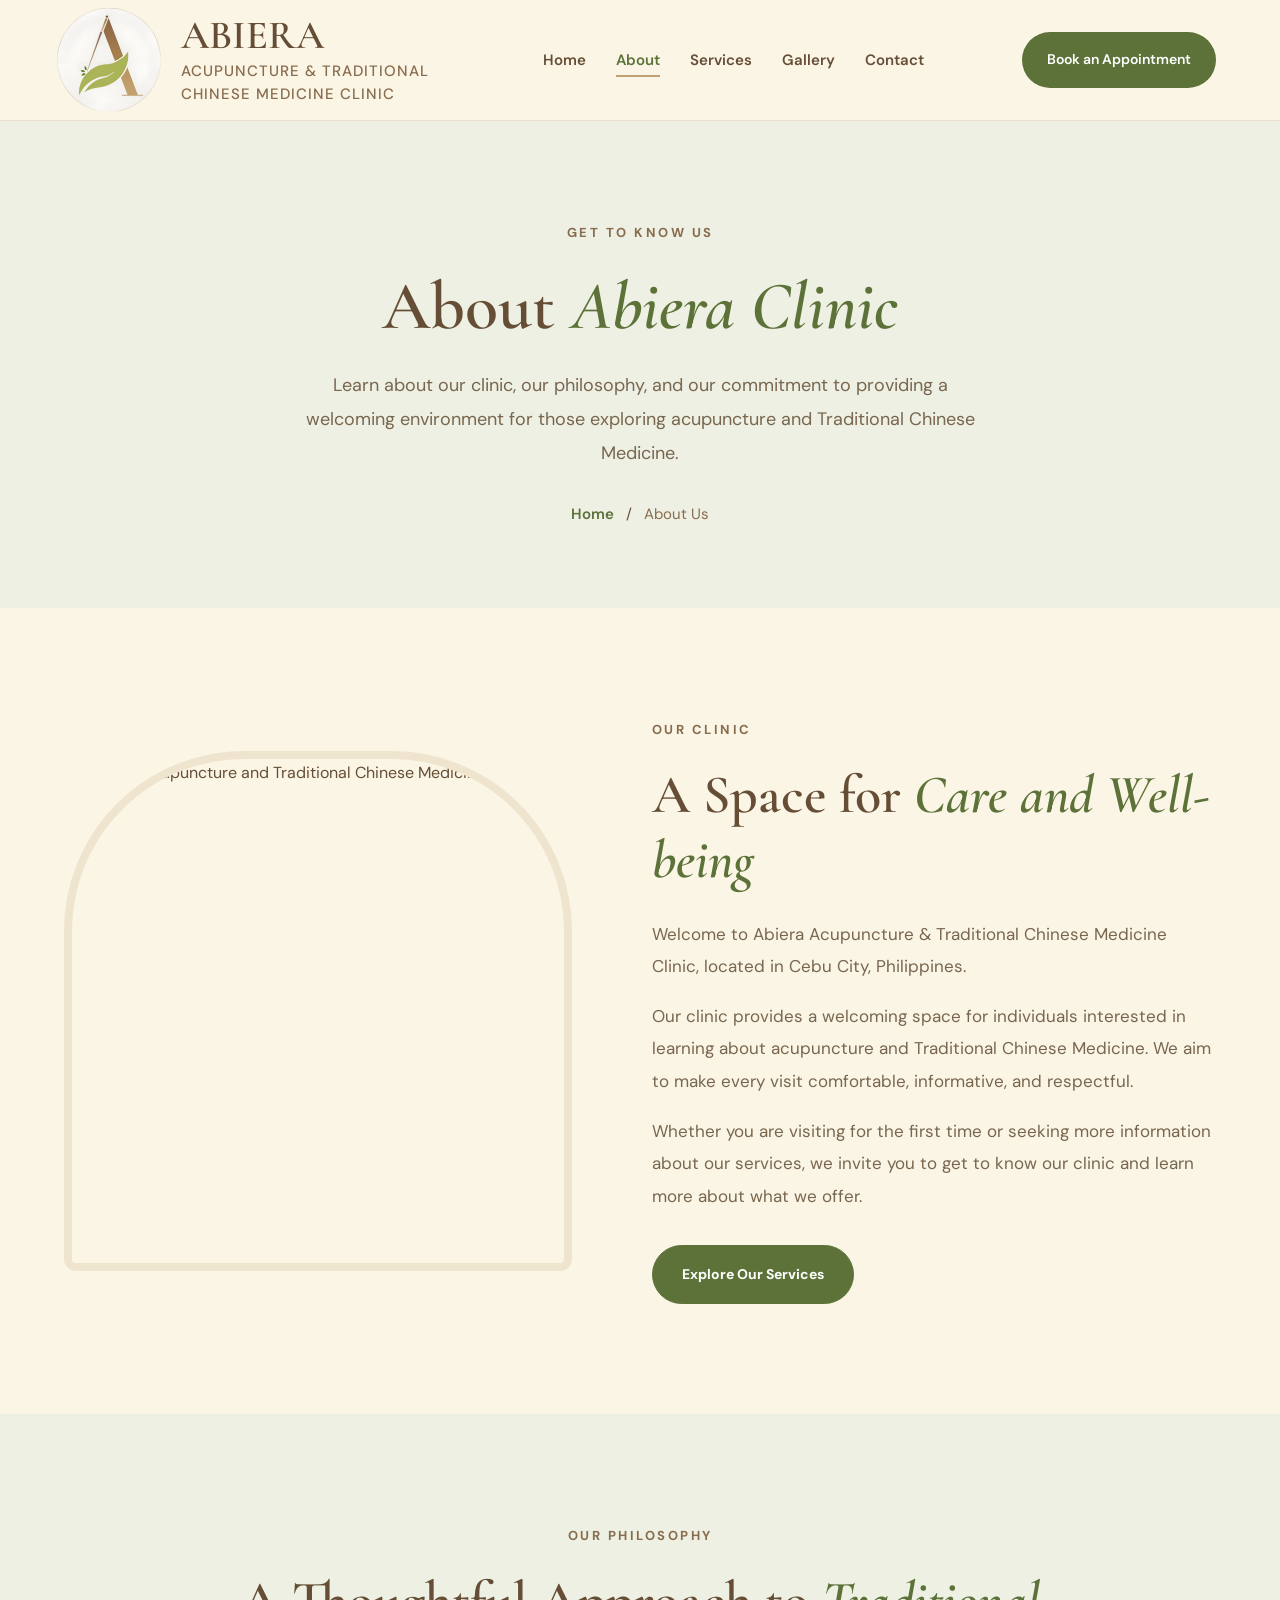
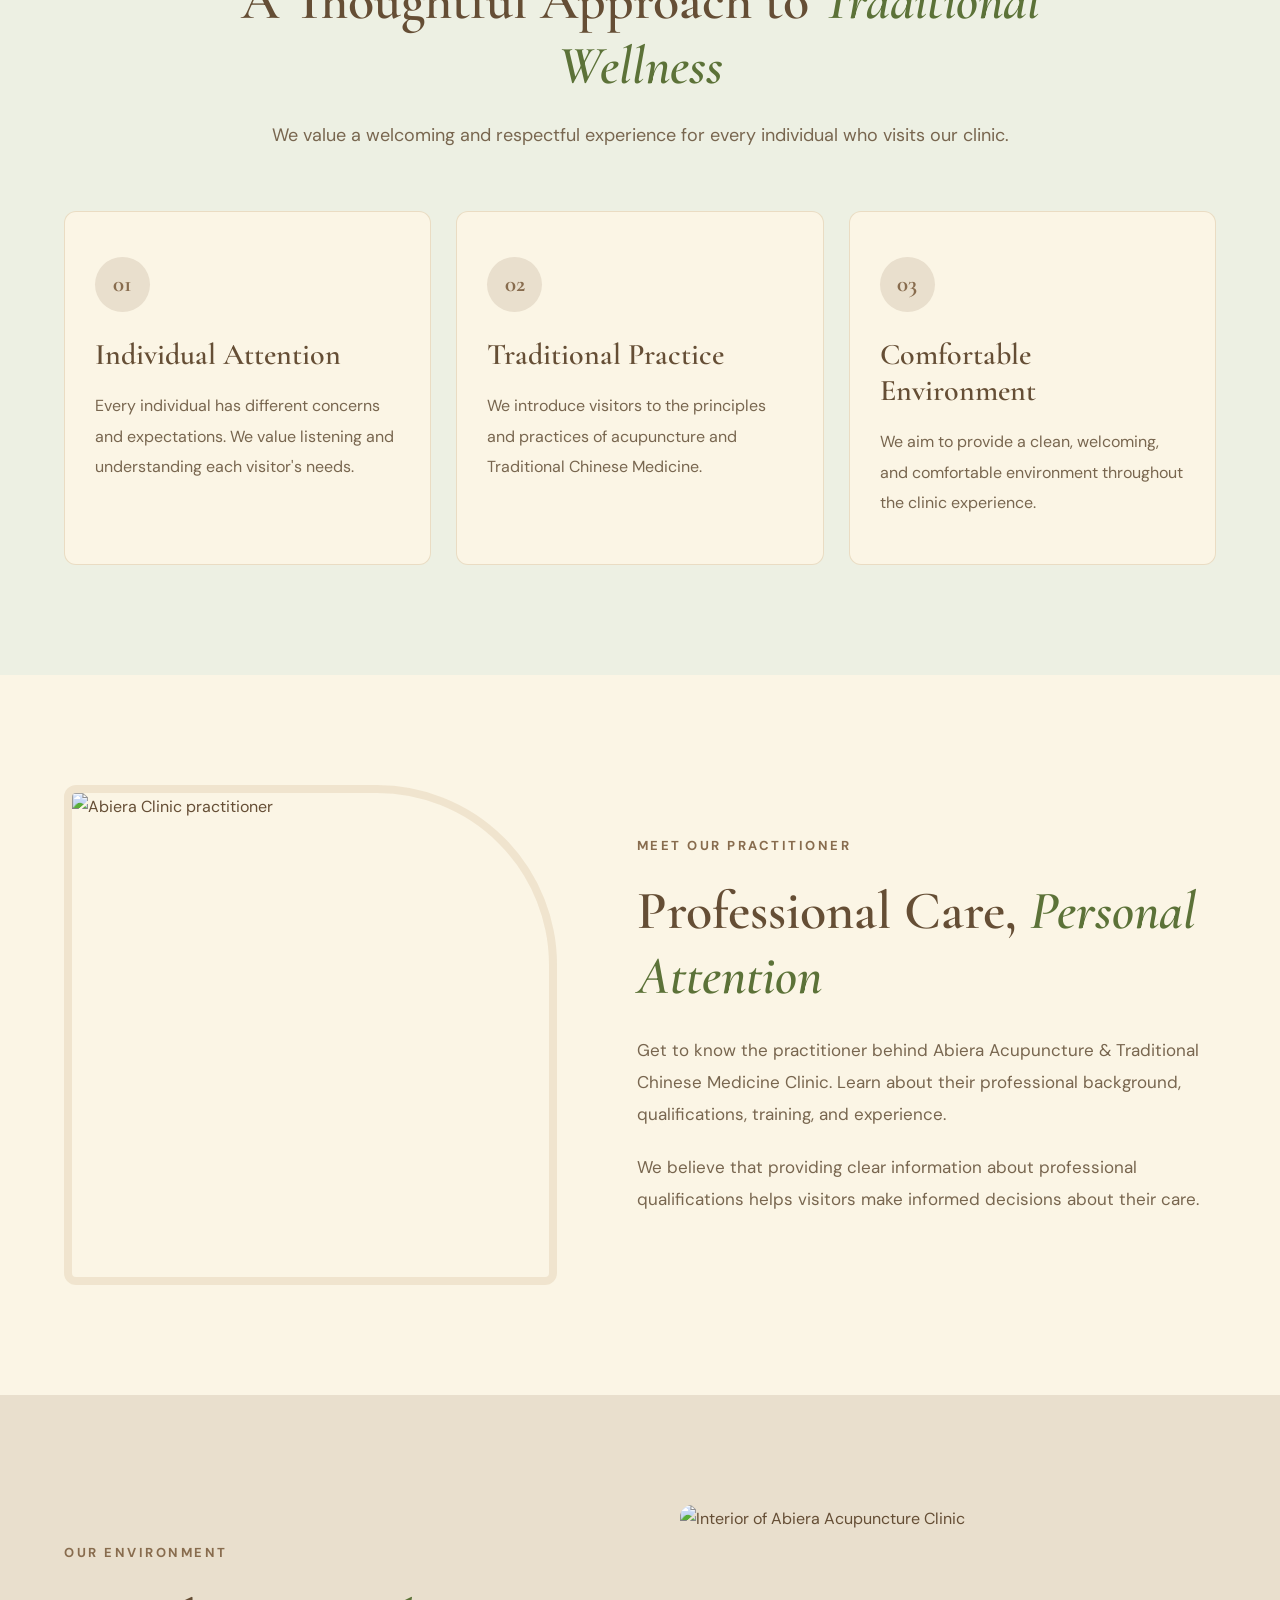
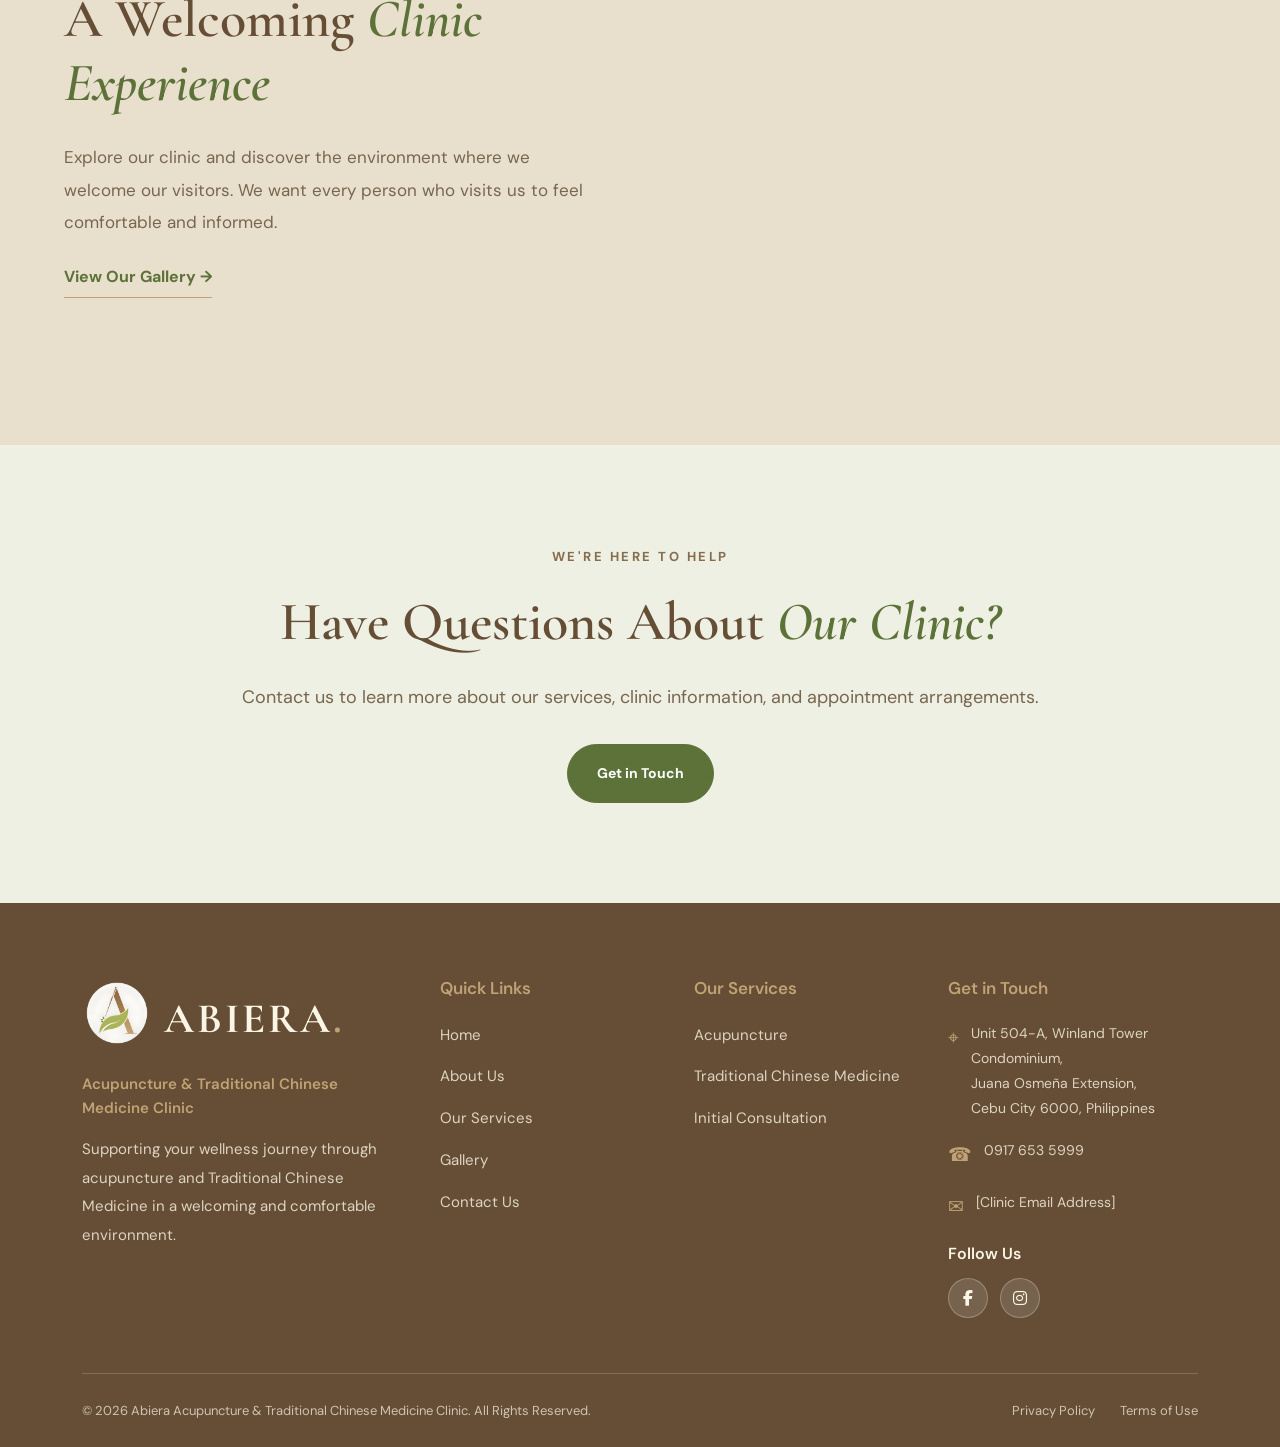
==== about.html @ f7bd1479 "Initial commit" ====
<!DOCTYPE html>
<html lang="en">

<head>
    <meta charset="UTF-8">
    <meta name="viewport" content="width=device-width, initial-scale=1.0">

    <meta name="description"
        content="Learn about Abiera Acupuncture & Traditional Chinese Medicine Clinic in Cebu City, its philosophy, and approach to patient care.">

    <link rel="icon" type="image/png" href="assets/images/logo.png">
    <title>About Us | Abiera Acupuncture & Traditional Chinese Medicine Clinic</title>
    
    <link rel="stylesheet"
      href="https://cdnjs.cloudflare.com/ajax/libs/font-awesome/6.7.2/css/all.min.css">

    <!-- Google Fonts -->
    <link rel="preconnect" href="https://fonts.googleapis.com">
    <link rel="preconnect" href="https://fonts.gstatic.com" crossorigin>

    <link
        href="https://fonts.googleapis.com/css2?family=Cormorant+Garamond:wght@500;600;700&family=DM+Sans:wght@400;500;600;700&display=swap"
        rel="stylesheet">

    <!-- CSS Files -->
    <link rel="stylesheet" href="css/style.css">
    <link rel="stylesheet" href="css/responsive.css">
    <link rel="stylesheet" href="css/animations.css">
</head>

<body>

    <!-- =====================================
         HEADER
    ====================================== -->

    <header class="header">

        <div class="container">

            <!-- LOGO -->
            <a href="index.html" class="logo">

                <img src="assets/images/logo.png" alt="Abiera Clinic Logo">

                <div class="logo-text">
                    <h2>ABIERA</h2>
                    <p>ACUPUNCTURE & TRADITIONAL</p>
                    <p>CHINESE MEDICINE CLINIC</p>
                </div>

            </a>

            <!-- HAMBURGER MENU -->
            <button 
                class="menu-toggle"
                id="menuToggle"
                type="button"
                aria-label="Open navigation menu"
                aria-expanded="false"
                aria-controls="primary-navigation"
            >
                <span></span>
                <span></span>
                <span></span>
            </button>

            <!-- NAVIGATION -->
            <nav class="navigation" id="primary-navigation">
                <ul>
                    <li><a href="index.html">Home</a></li>
                    <li><a href="about.html" class="active">About</a></li>
                    <li><a href="services.html">Services</a></li>
                    <li><a href="gallery.html">Gallery</a></li>
                    <li><a href="contact.html">Contact</a></li>
                </ul>
            </nav>

            <!-- APPOINTMENT BUTTON -->
            <a href="contact.html#appointment" class="nav-button">
                Book an Appointment
            </a>

        </div>

    </header>


    <!-- =====================================
         PAGE BANNER
    ====================================== -->

    <section class="about-banner">

        <div class="container">

            <p class="eyebrow">GET TO KNOW US</p>

            <h1>
                About <span>Abiera Clinic</span>
            </h1>

            <p>
                Learn about our clinic, our philosophy, and our
                commitment to providing a welcoming environment
                for those exploring acupuncture and Traditional
                Chinese Medicine.
            </p>

            <div class="breadcrumb">
                <a href="index.html">Home</a>
                <span>/</span>
                <span>About Us</span>
            </div>

        </div>

    </section>


    <!-- =====================================
         ABOUT THE CLINIC
    ====================================== -->

    <section class="about-intro">

        <div class="container about-intro-container">

            <!-- IMAGE -->
            <div class="about-image">

                <img src="assets/images/about.jpg"
                    alt="Abiera Acupuncture and Traditional Chinese Medicine Clinic">

            </div>


            <!-- CONTENT -->
            <div class="about-content">

                <p class="eyebrow">OUR CLINIC</p>

                <h2>
                    A Space for
                    <span>Care and Well-being</span>
                </h2>

                <p>
                    Welcome to Abiera Acupuncture & Traditional
                    Chinese Medicine Clinic, located in Cebu City,
                    Philippines.
                </p>

                <p>
                    Our clinic provides a welcoming space for
                    individuals interested in learning about
                    acupuncture and Traditional Chinese Medicine.
                    We aim to make every visit comfortable,
                    informative, and respectful.
                </p>

                <p>
                    Whether you are visiting for the first time
                    or seeking more information about our services,
                    we invite you to get to know our clinic and
                    learn more about what we offer.
                </p>

                <a href="services.html" class="btn btn-primary">
                    Explore Our Services
                </a>

            </div>

        </div>

    </section>


    <!-- =====================================
         OUR PHILOSOPHY
    ====================================== -->

    <section class="clinic-philosophy">

        <div class="container">

            <div class="philosophy-heading">

                <p class="eyebrow">OUR PHILOSOPHY</p>

                <h2>
                    A Thoughtful Approach to
                    <span>Traditional Wellness</span>
                </h2>

                <p>
                    We value a welcoming and respectful experience
                    for every individual who visits our clinic.
                </p>

            </div>


            <!-- PHILOSOPHY CARDS -->
            <div class="philosophy-cards">

                <article class="philosophy-card">

                    <div class="philosophy-icon">01</div>

                    <h3>Individual Attention</h3>

                    <p>
                        Every individual has different concerns
                        and expectations. We value listening
                        and understanding each visitor's needs.
                    </p>

                </article>


                <article class="philosophy-card">

                    <div class="philosophy-icon">02</div>

                    <h3>Traditional Practice</h3>

                    <p>
                        We introduce visitors to the principles
                        and practices of acupuncture and
                        Traditional Chinese Medicine.
                    </p>

                </article>


                <article class="philosophy-card">

                    <div class="philosophy-icon">03</div>

                    <h3>Comfortable Environment</h3>

                    <p>
                        We aim to provide a clean, welcoming,
                        and comfortable environment throughout
                        the clinic experience.
                    </p>

                </article>

            </div>

        </div>

    </section>


    <!-- =====================================
         PRACTITIONER SECTION
    ====================================== -->

    <section class="practitioner-section">

        <div class="container practitioner-container">

            <!-- PRACTITIONER IMAGE -->
            <div class="practitioner-image">

                <!-- Replace this image with an actual practitioner photo -->
                <img src="assets/images/practitioner.jpg"
                    alt="Abiera Clinic practitioner">

            </div>


            <!-- PRACTITIONER INFORMATION -->
            <div class="practitioner-content">

                <p class="eyebrow">MEET OUR PRACTITIONER</p>

                <h2>
                    Professional Care,
                    <span>Personal Attention</span>
                </h2>

                <p>
                    Get to know the practitioner behind Abiera
                    Acupuncture & Traditional Chinese Medicine Clinic.
                    Learn about their professional background,
                    qualifications, training, and experience.
                </p>

                <p>
                    We believe that providing clear information
                    about professional qualifications helps
                    visitors make informed decisions about
                    their care.
                </p>

                <!-- Add the practitioner's verified name and credentials here. -->

            </div>

        </div>

    </section>


    <!-- =====================================
         CLINIC ENVIRONMENT
    ====================================== -->

    <section class="clinic-environment">

        <div class="container environment-container">

            <div class="environment-content">

                <p class="eyebrow">OUR ENVIRONMENT</p>

                <h2>
                    A Welcoming
                    <span>Clinic Experience</span>
                </h2>

                <p>
                    Explore our clinic and discover the
                    environment where we welcome our visitors.
                    We want every person who visits us to feel
                    comfortable and informed.
                </p>

                <a href="gallery.html" class="text-link">
                    View Our Gallery →
                </a>

            </div>


            <div class="environment-image">

                <img src="assets/images/clinic.jpg"
                    alt="Interior of Abiera Acupuncture Clinic">

            </div>

        </div>

    </section>


    <!-- =====================================
         CALL TO ACTION
    ====================================== -->

    <section class="about-cta">

        <div class="container">

            <p class="eyebrow">WE'RE HERE TO HELP</p>

            <h2>
                Have Questions About
                <span>Our Clinic?</span>
            </h2>

            <p>
                Contact us to learn more about our services,
                clinic information, and appointment arrangements.
            </p>

            <a href="contact.html" class="btn btn-primary">
                Get in Touch
            </a>

        </div>

    </section>


    <!-- =====================================
         FOOTER
    ====================================== -->

    <footer class="site-footer">

        <div class="container">

            <div class="footer-container">

                <!-- COLUMN 1: CLINIC INFORMATION -->
                <div class="footer-brand">

                    <div class="footer-brand-heading">

                        <a href="index.html" class="footer-logo">
                            <img src="assets/images/logo.png" alt="Abiera Clinic Logo">
                        </a>

                        <a href="index.html" class="footer-logo-text">
                            ABIERA<span>.</span>
                        </a>

                    </div>

                    <h3>Acupuncture & Traditional Chinese Medicine Clinic</h3>

                    <p>
                        Supporting your wellness journey through acupuncture
                        and Traditional Chinese Medicine in a welcoming
                        and comfortable environment.
                    </p>

                </div>


                <!-- COLUMN 2: QUICK LINKS -->
                <div class="footer-column">

                    <h3>Quick Links</h3>

                    <ul>
                        <li><a href="index.html">Home</a></li>
                        <li><a href="about.html">About Us</a></li>
                        <li><a href="services.html">Our Services</a></li>
                        <li><a href="gallery.html">Gallery</a></li>
                        <li><a href="contact.html">Contact Us</a></li>
                    </ul>

                </div>


                <!-- COLUMN 3: OUR SERVICES -->
                <div class="footer-column">

                    <h3>Our Services</h3>

                    <ul>
                        <li><a href="services.html">Acupuncture</a></li>
                        <li><a href="services.html">Traditional Chinese Medicine</a></li>
                        <li><a href="services.html">Initial Consultation</a></li>
                    </ul>

                </div>


                <!-- COLUMN 4: CONTACT INFORMATION -->
                <div class="footer-column footer-contact">

                    <h3>Get in Touch</h3>

                    <div class="footer-contact-item">

                        <span class="footer-contact-icon">⌖</span>

                        <p>
                            Unit 504-A, Winland Tower Condominium,<br> 
                            Juana Osmeña Extension,<br> 
                            Cebu City 6000, Philippines
                        </p>

                    </div>


                    <div class="footer-contact-item">

                        <span class="footer-contact-icon">☎</span>

                        <p>0917 653 5999</p>

                    </div>


                    <div class="footer-contact-item">

                        <span class="footer-contact-icon">✉</span>

                        <p>[Clinic Email Address]</p>

                    </div>


                    <div class="footer-social">
                        <h3>Follow Us</h3>

                        <div class="social-icons">
                            <a href="https://www.facebook.com/abieraacupuncture"
                            target="_blank"
                            rel="noopener noreferrer"
                            aria-label="Facebook">
                                <i class="fa-brands fa-facebook-f"></i>
                            </a>

                            <a href="YOUR_INSTAGRAM_URL"
                            target="_blank"
                            rel="noopener noreferrer"
                            aria-label="Instagram">
                                <i class="fa-brands fa-instagram"></i>
                            </a>
                        </div>
                    </div>

                </div>

            </div>


            <!-- FOOTER BOTTOM -->
            <div class="footer-bottom">

                <p class="copyright">
                    &copy; <span class="current-year"></span>
                    Abiera Acupuncture & Traditional Chinese Medicine Clinic.
                    All Rights Reserved.
                </p>

                <div class="footer-legal">

                    <a href="privacy-policy.html">Privacy Policy</a>

                    <a href="terms.html">Terms of Use</a>

                </div>

            </div>

        </div>

    </footer>

    <!-- JAVASCRIPT -->
    <script src="js/main.js"></script>
    <script src="js/navigation.js"></script>

</body>
</html>
---- css/style.css ----
/* =========================================
   ABIERA ACUPUNCTURE & TCM CLINIC
   MAIN STYLESHEET
========================================= */


/* =========================================
   1. ROOT VARIABLES
========================================= */

:root {
    --gold: #C1A274;
    --brown-gold: #886C4E;
    --sage: #9DB668;
    --olive: #5C7238;
    --bronze: #654E35;
    --cream: #FBF5E5;
    --white: #FFFFFF;
    --light-sage: #EDF0E3;
    --light-brown: #E9DFCD;

    --heading-font: 'Cormorant Garamond', serif;
    --body-font: 'DM Sans', sans-serif;

    --container-width: 1200px;
}


/* =========================================
   2. RESET AND GENERAL STYLES
========================================= */

* {
    margin: 0;
    padding: 0;
    box-sizing: border-box;
}

html {
    scroll-behavior: smooth;
}

body {
    font-family: var(--body-font);
    background-color: var(--cream);
    color: var(--bronze);
    line-height: 1.7;
}

a {
    text-decoration: none;
    color: inherit;
}

img {
    display: block;
    max-width: 100%;
}

ul {
    list-style: none;
}

.container {
    width: 90%;
    max-width: var(--container-width);
    margin: 0 auto;
}

section {
    overflow: hidden;
}

h1,
h2,
h3 {
    font-family: var(--heading-font);
    font-weight: 600;
    line-height: 1.15;
}

h1 {
    font-size: 68px;
}

h2 {
    font-size: 48px;
}

h3 {
    font-size: 27px;
}

h1 span,
h2 span,
h1 em,
h2 em {
    color: var(--olive);
    font-style: italic;
}

p {
    font-size: 15px;
}


/* =========================================
   3. HEADER
========================================= */

.header {
    width: 100%;
    background-color: var(--cream);
    border-bottom: 1px solid rgba(101, 78, 53, 0.12);
    position: relative;
    z-index: 100;
}

.header .container {
    min-height: 90px;
    display: flex;
    align-items: center;
    justify-content: space-between;
    gap: 30px;
}

/* =========================================
   HEADER BRANDING
========================================= */

.logo {
    display: flex;
    align-items: center;
    gap: 12px;
    text-decoration: none;
    transform: translateX(-15px);
}

.logo img {
    width: 120px;
    height: 120px;
    object-fit: contain;
}

.logo-text {
    display: flex;
    flex-direction: column;
    gap: 2px;
}

.logo-text h2 {
    font-family: 'Cormorant Garamond', serif;
    font-size: 40px;
    font-weight: 600;
    color: var(--bronze);
    line-height: 1;
    margin: 0 0 4px;
}

.logo-text p {
    font-family: 'DM Sans', sans-serif;
    font-size: 15px;
    font-weight: 500;
    letter-spacing: 1px;
    color: var(--brown-gold);
    line-height: 1.4;
    margin: 0;
}

/* NAVIGATION */

.navigation ul {
    display: flex;
    align-items: center;
    gap: 30px;
}

.navigation a {
    font-size: 13px;
    font-weight: 600;
    color: var(--bronze);
    position: relative;
    transition: color 0.3s ease;
}

.navigation a:hover,
.navigation a.active {
    color: var(--olive);
}

.navigation a::after {
    content: "";
    position: absolute;
    width: 0;
    height: 2px;
    background-color: var(--gold);
    left: 0;
    bottom: -7px;
    transition: width 0.3s ease;
}

.navigation a:hover::after,
.navigation a.active::after {
    width: 100%;
}


/* HEADER APPOINTMENT BUTTON */

.nav-button {
    background-color: var(--olive);
    color: var(--white);
    padding: 13px 23px;
    border-radius: 30px;
    font-size: 12px;
    font-weight: 600;
    transition: all 0.3s ease;
    white-space: nowrap;
}

.nav-button:hover {
    background-color: var(--brown-gold);
    transform: translateY(-2px);
}


/* =========================================
   4. HERO SECTION
========================================= */

.hero {
    padding: 100px 0 90px;
    background-color: var(--cream);
}

.hero-container {
    display: grid;
    grid-template-columns: 1fr 0.9fr;
    align-items: center;
    gap: 75px;
}


/* HERO TEXT */

.hero-content {
    max-width: 590px;
}

.eyebrow {
    color: var(--brown-gold);
    font-size: 11px;
    font-weight: 700;
    letter-spacing: 3px;
    text-transform: uppercase;
    margin-bottom: 22px;
}

.hero-content h1 {
    margin-bottom: 25px;
}

.hero-description {
    max-width: 490px;
    color: #78664F;
    font-size: 15px;
    line-height: 1.9;
    margin-bottom: 35px;
}


/* HERO BUTTONS */

.hero-buttons {
    display: flex;
    align-items: center;
    flex-wrap: wrap;
    gap: 15px;
}

.btn {
    display: inline-flex;
    align-items: center;
    justify-content: center;
    padding: 15px 27px;
    border-radius: 30px;
    font-size: 12px;
    font-weight: 700;
    transition: all 0.3s ease;
}

.btn-primary {
    background-color: var(--olive);
    color: var(--white);
    border: 1px solid var(--olive);
}

.btn-primary:hover {
    background-color: var(--brown-gold);
    border-color: var(--brown-gold);
    transform: translateY(-3px);
}

.btn-secondary {
    background-color: transparent;
    color: var(--bronze);
    border: 1px solid var(--gold);
}

.btn-secondary:hover {
    background-color: var(--gold);
    color: var(--white);
    transform: translateY(-3px);
}


/* HERO IMAGE */

.hero-image {
    width: 100%;
    height: 490px;
    overflow: hidden;
    border-radius: 180px 180px 12px 12px;
    border: 8px solid rgba(193, 162, 116, 0.2);
}

.hero-image img {
    width: 100%;
    height: 100%;
    object-fit: cover;
    transition: transform 0.6s ease;
}

.hero-image:hover img {
    transform: scale(1.04);
}


/* =========================================
   5. INTRODUCTION SECTION
========================================= */

.introduction {
    background-color: var(--light-sage);
    padding: 100px 0;
    text-align: center;
}

.introduction .container {
    max-width: 800px;
}

.introduction h2 {
    margin-bottom: 25px;
}

.introduction p:not(.eyebrow) {
    max-width: 650px;
    margin: 0 auto 25px;
    color: #78664F;
    line-height: 1.9;
}

.text-link {
    display: inline-block;
    color: var(--olive);
    font-size: 13px;
    font-weight: 700;
    border-bottom: 1px solid var(--gold);
    padding-bottom: 5px;
    transition: all 0.3s ease;
}

.text-link:hover {
    color: var(--brown-gold);
    border-color: var(--brown-gold);
}


/* =========================================
   6. SERVICES PREVIEW
========================================= */

.services-preview {
    padding: 110px 0;
    background-color: var(--cream);
    text-align: center;
}

.services-preview h2 {
    margin-bottom: 55px;
}

.service-container {
    display: grid;
    grid-template-columns: repeat(3, 1fr);
    gap: 25px;
}


/* SERVICE CARDS */

.service-card {
    background-color: var(--white);
    border: 1px solid rgba(193, 162, 116, 0.3);
    border-radius: 12px;
    padding: 45px 30px;
    text-align: left;
    transition: all 0.3s ease;
}

.service-card:hover {
    transform: translateY(-8px);
    box-shadow: 0 15px 35px rgba(101, 78, 53, 0.08);
    border-color: var(--sage);
}

.service-card h3 {
    color: var(--bronze);
    margin-bottom: 18px;
}

.service-card p {
    color: #78664F;
    font-size: 14px;
    line-height: 1.9;
    margin-bottom: 25px;
}

.service-card a {
    color: var(--olive);
    font-size: 12px;
    font-weight: 700;
    transition: color 0.3s ease;
}

.service-card a:hover {
    color: var(--brown-gold);
}


/* =========================================
   7. LOCATION PREVIEW
========================================= */

.location-preview {
    padding: 100px 0;
    background-color: var(--light-brown);
    text-align: center;
}

.location-preview .container {
    max-width: 750px;
}

.location-preview h2 {
    margin-bottom: 20px;
}

.location-preview p:not(.eyebrow) {
    color: #78664F;
    margin-bottom: 30px;
    line-height: 1.9;
}



/* =========================================
   WEBSITE FOOTER
========================================= */

.site-footer {
    background: var(--bronze);
    color: var(--cream);
    padding: 75px 20px 0;
}


/* FOOTER CONTAINER */

.footer-container {
    display: grid;
    grid-template-columns: 1.5fr 1fr 1fr 1.2fr;
    gap: 45px;
    padding-bottom: 55px;
}


/* CLINIC BRAND */

.footer-brand {
    max-width: 300px;
}

/* FOOTER LOGO AND BRAND NAME */

.footer-brand-heading {
    display: flex;
    align-items: center;
    gap: 12px;
    margin-bottom: 12px;
}

.footer-logo {
    display: flex;
    align-items: center;
    justify-content: center;
    flex-shrink: 0;
}

.footer-logo img {
    display: block;
    width: 70px;
    height: 70px;
    object-fit: contain;
}

.footer-logo-text {
    color: var(--cream);
    font-family: "Cormorant Garamond", serif;
    font-size: 42px;
    font-weight: 700;
    letter-spacing: 3px;
    line-height: 1;
    text-decoration: none;
}

.footer-logo-text span {
    color: var(--gold);
}

.footer-logo {
    display: inline-block;
    margin-bottom: 12px;
    color: var(--cream);
    font-family: "Cormorant Garamond", serif;
    font-size: 42px;
    font-weight: 700;
    letter-spacing: 3px;
    text-decoration: none;
}

.footer-logo span {
    color: var(--gold);
}

.footer-brand h3 {
    margin-bottom: 15px;
    color: var(--gold);
    font-family: "DM Sans", sans-serif;
    font-size: 15px;
    font-weight: 600;
    line-height: 1.6;
}

.footer-brand p {
    color: rgba(251, 245, 229, 0.8);
    font-size: 15px;
    line-height: 1.9;
}


/* FOOTER COLUMNS */

.footer-column h3 {
    margin-bottom: 22px;
    color: var(--gold);
    font-family: "DM Sans", sans-serif;
    font-size: 17px;
    font-weight: 600;
}

.footer-column ul {
    display: flex;
    flex-direction: column;
    gap: 13px;
    list-style: none;
    padding: 0;
    margin: 0;
}

.footer-column ul li a {
    color: rgba(251, 245, 229, 0.8);
    font-size: 15px;
    text-decoration: none;
    transition: color 0.3s ease, padding-left 0.3s ease;
}

.footer-column ul li a:hover {
    color: var(--gold);
    padding-left: 5px;
}


/* FOOTER CONTACT */

.footer-contact-item {
    display: flex;
    align-items: flex-start;
    gap: 12px;
    margin-bottom: 17px;
}

.footer-contact-icon {
    flex-shrink: 0;
    color: var(--gold);
    font-size: 19px;
}

.footer-contact-item p {
    color: rgba(251, 245, 229, 0.8);
    font-size: 14px;
    line-height: 1.8;
    overflow-wrap: anywhere;
}

.footer-social {
    margin-top: 22px;
}

.footer-social a {
    display: inline-block;
    color: var(--gold);
    font-size: 15px;
    text-decoration: none;
    transition: color 0.3s ease;
}

.footer-social a:hover {
    color: var(--cream);
}


/* FOOTER BOTTOM */

.footer-bottom {
    display: flex;
    justify-content: space-between;
    align-items: center;
    flex-wrap: wrap;
    gap: 20px;
    padding: 25px 0;
    border-top: 1px solid rgba(251, 245, 229, 0.2);
}

.footer-bottom .copyright {
    color: rgba(251, 245, 229, 0.7);
    font-size: 13px;
    line-height: 1.7;
}

.footer-legal {
    display: flex;
    gap: 25px;
}

.footer-legal a {
    color: rgba(251, 245, 229, 0.7);
    font-size: 13px;
    text-decoration: none;
    transition: color 0.3s ease;
}

.footer-legal a:hover {
    color: var(--gold);
}



/* =========================================
   9. ACCESSIBILITY
========================================= */

a:focus-visible {
    outline: 3px solid var(--brown-gold);
    outline-offset: 4px;
}

button:focus-visible {
    outline: 3px solid var(--brown-gold);
    outline-offset: 4px;
}


/* =========================================
   1. GENERAL TYPOGRAPHY
========================================= */

body {
    font-family: var(--body-font);
    background-color: var(--cream);
    color: var(--bronze);
    line-height: 1.8;
}

h1,
h2,
h3 {
    font-family: var(--heading-font);
    font-weight: 600;
    line-height: 1.2;
}

h1 {
    font-size: 72px;
}

h2 {
    font-size: 54px;
}

h3 {
    font-size: 30px;
}

p {
    font-size: 17px;
}


/* =========================================
   2. NAVIGATION
========================================= */

.navigation a {
    font-size: 15px;
    font-weight: 600;
    color: var(--bronze);
    position: relative;
    transition: color 0.3s ease;
}

.nav-button {
    background-color: var(--olive);
    color: var(--white);
    padding: 15px 25px;
    border-radius: 30px;
    font-size: 14px;
    font-weight: 600;
    transition: all 0.3s ease;
    white-space: nowrap;
}


/* =========================================
   3. HERO SECTION
========================================= */

.eyebrow {
    color: var(--brown-gold);
    font-size: 13px;
    font-weight: 700;
    letter-spacing: 2.5px;
    text-transform: uppercase;
    margin-bottom: 22px;
}

.hero-description {
    max-width: 490px;
    color: #78664F;
    font-size: 18px;
    line-height: 1.9;
    margin-bottom: 35px;
}

.btn {
    display: inline-flex;
    align-items: center;
    justify-content: center;
    padding: 16px 29px;
    border-radius: 30px;
    font-size: 14px;
    font-weight: 700;
    transition: all 0.3s ease;
}


/* =========================================
   4. INTRODUCTION SECTION
========================================= */

.introduction p:not(.eyebrow) {
    max-width: 650px;
    margin: 0 auto 25px;
    color: #78664F;
    font-size: 18px;
    line-height: 1.9;
}

.text-link {
    display: inline-block;
    color: var(--olive);
    font-size: 16px;
    font-weight: 700;
    border-bottom: 1px solid var(--gold);
    padding-bottom: 5px;
    transition: all 0.3s ease;
}


/* =========================================
   5. SERVICE CARDS
========================================= */

.service-card h3 {
    color: var(--bronze);
    margin-bottom: 18px;
    font-size: 32px;
}

.service-card p {
    color: #78664F;
    font-size: 16px;
    line-height: 1.9;
    margin-bottom: 25px;
}

.service-card a {
    color: var(--olive);
    font-size: 15px;
    font-weight: 700;
    transition: color 0.3s ease;
}


/* =========================================
   6. LOCATION SECTION
========================================= */

.location-preview p:not(.eyebrow) {
    color: #78664F;
    font-size: 18px;
    margin-bottom: 30px;
    line-height: 1.9;
}


/* =========================================
   7. FOOTER
========================================= */

.footer h2 {
    color: var(--gold);
    font-size: 44px;
    letter-spacing: 5px;
    margin-bottom: 8px;
}

.footer p {
    color: rgba(251, 245, 229, 0.85);
    font-size: 15px;
    margin-bottom: 12px;
}

.footer-links a {
    color: var(--cream);
    font-size: 15px;
    transition: color 0.3s ease;
}


/* =========================================
   ABOUT PAGE
========================================= */


/* PAGE BANNER */

.about-banner {
    background-color: var(--light-sage);
    padding: 100px 0 80px;
    text-align: center;
}

.about-banner .container {
    max-width: 850px;
}

.about-banner h1 {
    font-size: 68px;
    margin-bottom: 20px;
}

.about-banner > .container > p:not(.eyebrow) {
    max-width: 680px;
    margin: 0 auto;
    color: #78664F;
    font-size: 18px;
    line-height: 1.9;
}


/* BREADCRUMB */

.breadcrumb {
    display: flex;
    align-items: center;
    justify-content: center;
    gap: 12px;
    margin-top: 30px;
    font-size: 15px;
}

.breadcrumb a {
    color: var(--olive);
    font-weight: 600;
}

.breadcrumb span:last-child {
    color: var(--brown-gold);
}


/* ABOUT INTRODUCTION */

.about-intro {
    padding: 110px 0;
    background-color: var(--cream);
}

.about-intro-container {
    display: grid;
    grid-template-columns: 0.9fr 1fr;
    align-items: center;
    gap: 80px;
}

.about-image {
    height: 520px;
    overflow: hidden;
    border-radius: 180px 180px 12px 12px;
    border: 8px solid rgba(193, 162, 116, 0.2);
}

.about-image img {
    width: 100%;
    height: 100%;
    object-fit: cover;
}

.about-content h2 {
    margin-bottom: 25px;
}

.about-content p:not(.eyebrow) {
    color: #78664F;
    font-size: 17px;
    line-height: 1.9;
    margin-bottom: 18px;
}

.about-content .btn {
    margin-top: 15px;
}


/* PHILOSOPHY SECTION */

.clinic-philosophy {
    background-color: var(--light-sage);
    padding: 110px 0;
    text-align: center;
}

.philosophy-heading {
    max-width: 800px;
    margin: 0 auto 60px;
}

.philosophy-heading h2 {
    margin-bottom: 20px;
}

.philosophy-heading p:not(.eyebrow) {
    color: #78664F;
    font-size: 18px;
}

.philosophy-cards {
    display: grid;
    grid-template-columns: repeat(3, 1fr);
    gap: 25px;
}

.philosophy-card {
    background-color: var(--cream);
    padding: 45px 30px;
    border: 1px solid rgba(193, 162, 116, 0.3);
    border-radius: 12px;
    text-align: left;
    transition: all 0.3s ease;
}

.philosophy-card:hover {
    transform: translateY(-8px);
    box-shadow: 0 15px 35px rgba(101, 78, 53, 0.08);
}

.philosophy-icon {
    width: 55px;
    height: 55px;
    background-color: var(--light-brown);
    color: var(--brown-gold);
    display: flex;
    align-items: center;
    justify-content: center;
    border-radius: 50%;
    font-family: var(--heading-font);
    font-size: 23px;
    font-weight: 700;
    margin-bottom: 25px;
}

.philosophy-card h3 {
    margin-bottom: 18px;
}

.philosophy-card p {
    color: #78664F;
    font-size: 16px;
    line-height: 1.9;
}


/* PRACTITIONER SECTION */

.practitioner-section {
    padding: 110px 0;
    background-color: var(--cream);
}

.practitioner-container {
    display: grid;
    grid-template-columns: 0.85fr 1fr;
    align-items: center;
    gap: 80px;
}

.practitioner-image {
    height: 500px;
    overflow: hidden;
    border-radius: 12px 180px 12px 12px;
    border: 8px solid rgba(193, 162, 116, 0.2);
}

.practitioner-image img {
    width: 100%;
    height: 100%;
    object-fit: cover;
}

.practitioner-content h2 {
    margin-bottom: 25px;
}

.practitioner-content p:not(.eyebrow) {
    color: #78664F;
    font-size: 17px;
    line-height: 1.9;
    margin-bottom: 20px;
}


/* CLINIC ENVIRONMENT */

.clinic-environment {
    padding: 110px 0;
    background-color: var(--light-brown);
}

.environment-container {
    display: grid;
    grid-template-columns: 1fr 1fr;
    align-items: center;
    gap: 80px;
}

.environment-content h2 {
    margin-bottom: 25px;
}

.environment-content p:not(.eyebrow) {
    color: #78664F;
    font-size: 17px;
    line-height: 1.9;
    margin-bottom: 25px;
}

.environment-image {
    height: 430px;
    overflow: hidden;
    border-radius: 12px;
}

.environment-image img {
    width: 100%;
    height: 100%;
    object-fit: cover;
    transition: transform 0.5s ease;
}

.environment-image:hover img {
    transform: scale(1.04);
}


/* ABOUT CALL TO ACTION */

.about-cta {
    background-color: var(--light-sage);
    padding: 100px 0;
    text-align: center;
}

.about-cta .container {
    max-width: 800px;
}

.about-cta h2 {
    margin-bottom: 25px;
}

.about-cta p:not(.eyebrow) {
    color: #78664F;
    font-size: 18px;
    line-height: 1.9;
    margin-bottom: 30px;
}


/* =========================================
   SERVICES PAGE
========================================= */


/* SERVICES BANNER */

.services-banner {
    background-color: var(--light-sage);
    padding: 100px 0 80px;
    text-align: center;
}

.services-banner .container {
    max-width: 850px;
}

.services-banner h1 {
    font-size: 68px;
    margin-bottom: 20px;
}

.services-banner > .container > p:not(.eyebrow) {
    max-width: 700px;
    margin: 0 auto;
    color: #78664F;
    font-size: 18px;
    line-height: 1.9;
}


/* SERVICES INTRODUCTION */

.services-intro {
    padding: 100px 0 70px;
    background-color: var(--cream);
    text-align: center;
}

.services-intro .container {
    max-width: 850px;
}

.services-intro h2 {
    margin-bottom: 25px;
}

.services-intro p:not(.eyebrow) {
    color: #78664F;
    font-size: 18px;
    line-height: 1.9;
}


/* MAIN SERVICES */

.main-services {
    padding: 40px 0 110px;
    background-color: var(--cream);
}

.services-grid {
    display: grid;
    grid-template-columns: repeat(2, 1fr);
    gap: 35px;
}

.service-item {
    background-color: var(--white);
    border: 1px solid rgba(193, 162, 116, 0.3);
    border-radius: 14px;
    overflow: hidden;
    transition: all 0.3s ease;
}

.service-item:hover {
    transform: translateY(-7px);
    box-shadow: 0 15px 35px rgba(101, 78, 53, 0.09);
    border-color: var(--sage);
}

.service-image {
    width: 100%;
    height: 300px;
    overflow: hidden;
}

.service-image img {
    width: 100%;
    height: 100%;
    object-fit: cover;
    transition: transform 0.5s ease;
}

.service-item:hover .service-image img {
    transform: scale(1.05);
}


/* SERVICE DETAILS */

.service-details {
    padding: 35px;
}

.service-number {
    display: inline-block;
    color: var(--brown-gold);
    font-family: var(--heading-font);
    font-size: 22px;
    font-weight: 700;
    margin-bottom: 12px;
}

.service-details h3 {
    color: var(--bronze);
    font-size: 34px;
    margin-bottom: 18px;
}

.service-details p {
    color: #78664F;
    font-size: 16px;
    line-height: 1.9;
    margin-bottom: 25px;
}

.service-link {
    display: inline-block;
    color: var(--olive);
    font-size: 15px;
    font-weight: 700;
    transition: color 0.3s ease;
}

.service-link:hover {
    color: var(--brown-gold);
}


/* BEFORE YOUR VISIT */

.before-visit {
    background-color: var(--light-sage);
    padding: 110px 0;
}

.before-visit-container {
    display: grid;
    grid-template-columns: 1fr 1fr;
    align-items: center;
    gap: 80px;
}

.before-visit-content h2 {
    margin-bottom: 25px;
}

.before-visit-content p:not(.eyebrow) {
    color: #78664F;
    font-size: 17px;
    line-height: 1.9;
    margin-bottom: 30px;
}


/* VISIT STEPS */

.visit-list {
    display: flex;
    flex-direction: column;
    gap: 30px;
}

.visit-item {
    display: flex;
    align-items: flex-start;
    gap: 22px;
    padding-bottom: 25px;
    border-bottom: 1px solid rgba(101, 78, 53, 0.15);
}

.visit-item > span {
    flex-shrink: 0;
    width: 50px;
    height: 50px;
    display: flex;
    align-items: center;
    justify-content: center;
    background-color: var(--cream);
    color: var(--brown-gold);
    border-radius: 50%;
    font-family: var(--heading-font);
    font-size: 22px;
    font-weight: 700;
}

.visit-item h3 {
    font-size: 27px;
    margin-bottom: 10px;
}

.visit-item p {
    color: #78664F;
    font-size: 15px;
    line-height: 1.8;
}


/* SERVICE NOTE */

.service-note {
    padding: 65px 0;
    background-color: var(--light-brown);
    text-align: center;
}

.service-note .container {
    max-width: 850px;
}

.service-note h2 {
    font-size: 38px;
    margin-bottom: 20px;
}

.service-note p {
    color: #78664F;
    font-size: 15px;
    line-height: 1.9;
    margin-bottom: 15px;
}


/* SERVICES CALL TO ACTION */

.services-cta {
    background-color: var(--cream);
    padding: 100px 0;
    text-align: center;
}

.services-cta .container {
    max-width: 800px;
}

.services-cta h2 {
    margin-bottom: 25px;
}

.services-cta p:not(.eyebrow) {
    color: #78664F;
    font-size: 18px;
    line-height: 1.9;
    margin-bottom: 30px;
}



/* =========================================
   GALLERY PAGE
========================================= */

/* PAGE BANNER */

.gallery-banner {
    text-align: center;
    padding: 100px 20px 85px;
}

.gallery-banner .container {
    max-width: 850px;
    margin: 0 auto;
}



/* GALLERY SECTION */

.gallery-section {
    background: var(--light-sage);
    padding: 85px 20px 90px;
}


/* GALLERY HEADER */

.gallery-intro {
    max-width: 780px;
    margin: 0 auto 45px;
    text-align: center;
}

.gallery-intro .eyebrow {
    display: inline-block;
    margin-bottom: 15px;
}

.gallery-intro h2 {
    max-width: 720px;
    margin: 0 auto 20px;
}

.gallery-intro p {
    max-width: 680px;
    margin: 0 auto;
    line-height: 1.8;
    color: var(--bronze);
}

/* GALLERY FILTERS */

.gallery-filters {
    display: flex;
    justify-content: center;
    align-items: center;
    flex-wrap: wrap;
    gap: 12px;
    margin: 0 auto 40px;
}

.gallery-filter {
    padding: 12px 24px;
    border: 1px solid var(--gold);
    border-radius: 30px;
    background: transparent;
    color: var(--bronze);
    font-family: inherit;
    font-size: 15px;
    cursor: pointer;
    transition: all 0.3s ease;
}

.gallery-filter:hover,
.gallery-filter.active {
    background: var(--olive);
    border-color: var(--olive);
    color: var(--white);
}


/* GALLERY GRID */

.gallery-grid {
    display: grid;
    grid-template-columns: repeat(3, minmax(0, 1fr));
    gap: 25px;
    max-width: 1200px;
    margin: 0 auto;
}

.gallery-item {
    position: relative;
    height: 300px;
    overflow: hidden;
    border-radius: 12px;
    background: var(--light-brown);
    cursor: pointer;
}

.gallery-item img {
    display: block;
    width: 100%;
    height: 100%;
    object-fit: cover;
    transition: transform 0.5s ease;
}

.gallery-item:hover img {
    transform: scale(1.06);
}


/* GALLERY OVERLAY */

.gallery-overlay {
    position: absolute;
    inset: 0;
    display: flex;
    align-items: flex-end;
    padding: 22px;
    background: linear-gradient(
        to top,
        rgba(40, 35, 25, 0.75),
        transparent 65%
    );
    opacity: 0;
    transition: opacity 0.3s ease;
}

.gallery-item:hover .gallery-overlay {
    opacity: 1;
}

.gallery-overlay span {
    color: var(--white);
    font-size: 17px;
    font-weight: 600;
}


/* GALLERY LIGHTBOX */

.gallery-lightbox {
    position: fixed;
    inset: 0;
    z-index: 2000;
    display: none;
    align-items: center;
    justify-content: center;
    padding: 50px 90px;
    background: rgba(20, 20, 15, 0.94);
}

.gallery-lightbox.active {
    display: flex;
}

.lightbox-content {
    width: 100%;
    max-width: 950px;
    text-align: center;
}

.lightbox-content img {
    display: block;
    max-width: 100%;
    max-height: 75vh;
    margin: 0 auto;
    object-fit: contain;
    border-radius: 8px;
}

.lightbox-content p {
    margin: 18px 0 0;
    color: var(--white);
    font-size: 17px;
}

.lightbox-close,
.lightbox-prev,
.lightbox-next {
    position: absolute;
    display: flex;
    align-items: center;
    justify-content: center;
    border: none;
    background: transparent;
    color: var(--white);
    cursor: pointer;
    transition: color 0.3s ease;
}

.lightbox-close:hover,
.lightbox-prev:hover,
.lightbox-next:hover {
    color: var(--gold);
}

.lightbox-close {
    top: 25px;
    right: 35px;
    font-size: 45px;
}

.lightbox-prev,
.lightbox-next {
    top: 50%;
    transform: translateY(-50%);
    font-size: 35px;
}

.lightbox-prev {
    left: 30px;
}

.lightbox-next {
    right: 30px;
}


/* GALLERY CALL TO ACTION */

.gallery-cta {
    text-align: center;
    padding: 85px 20px;
}

.gallery-cta .container {
    max-width: 750px;
    margin: 0 auto;
}

.gallery-cta .eyebrow {
    display: inline-block;
    margin-bottom: 12px;
}

.gallery-cta h2 {
    margin: 0 auto 18px;
}

.gallery-cta p {
    max-width: 650px;
    margin: 0 auto 30px;
    line-height: 1.8;
    color: var(--bronze);
}


/* =========================================
   CONTACT PAGE
========================================= */


/* CONTACT BANNER */

.contact-banner {
    text-align: center;
    padding: 100px 20px 85px;
}

.contact-banner .container {
    max-width: 850px;
    margin: 0 auto;
}


/* CONTACT SECTION */

.contact-section {
    padding: 85px 20px 100px;
    background: var(--cream);
}

.contact-intro {
    max-width: 780px;
    margin: 0 auto 60px;
    text-align: center;
}

.contact-intro .eyebrow {
    display: inline-block;
    margin-bottom: 15px;
}

.contact-intro h2 {
    margin: 0 0 20px;
}

.contact-intro p {
    max-width: 680px;
    margin: 0 auto;
    color: var(--bronze);
    line-height: 1.8;
}


/* CONTACT LAYOUT */

.contact-layout {
    display: grid;
    grid-template-columns: 0.85fr 1.15fr;
    gap: 60px;
    max-width: 1150px;
    margin: 0 auto;
    align-items: start;
}


/* CONTACT INFORMATION */

.contact-info {
    padding: 40px;
    background: var(--light-sage);
    border-radius: 12px;
}

.contact-info-heading {
    margin-bottom: 35px;
}

.contact-info-heading h3 {
    margin-bottom: 12px;
}

.contact-info-heading p {
    color: var(--bronze);
    line-height: 1.7;
}


.contact-info-item {
    display: flex;
    align-items: flex-start;
    gap: 18px;
    margin-bottom: 28px;
}

.contact-icon {
    flex-shrink: 0;
    width: 45px;
    height: 45px;
    display: flex;
    align-items: center;
    justify-content: center;
    border-radius: 50%;
    background: var(--olive);
    color: var(--white);
    font-size: 22px;
}

.contact-info-item h4 {
    margin-bottom: 7px;
    color: var(--bronze);
    font-size: 18px;
}

.contact-info-item p {
    color: var(--bronze);
    font-size: 15px;
    line-height: 1.8;
    overflow-wrap: anywhere;
}


/* SOCIAL MEDIA SECTION */

.contact-social {
    margin-top: 35px;
    padding-top: 35px;
    border-top: 1px solid #D8D3C5;
}

.contact-social h4 {
    font-family: 'DM Sans', sans-serif;
    font-size: 23px;
    font-weight: 700;
    color: var(--bronze);
    margin-bottom: 22px;
}

.social-links {
    display: flex;
    align-items: center;
    gap: 25px;
    flex-wrap: wrap;
}

.social-link {
    display: inline-flex;
    align-items: center;
    gap: 12px;
    text-decoration: none;
    color: var(--olive);
    font-size: 16px;
    font-weight: 500;
    transition: 0.3s ease;
}

.social-icon {
    width: 55px;
    height: 55px;
    border-radius: 50%;
    background-color: var(--olive);
    display: flex;
    align-items: center;
    justify-content: center;
    color: var(--white);
    font-size: 21px;
    transition: 0.3s ease;
}

.social-link:hover {
    color: var(--brown-gold);
}

.social-link:hover .social-icon {
    background-color: var(--brown-gold);
    transform: translateY(-3px);
}


/* CONTACT FORM CONTAINER */

.contact-form-container {
    padding: 40px;
    background: var(--white);
    border: 1px solid rgba(193, 162, 116, 0.25);
    border-radius: 12px;
    box-shadow: 0 10px 35px rgba(101, 78, 53, 0.06);
}

.contact-form-heading {
    margin-bottom: 30px;
}

.contact-form-heading .eyebrow {
    display: inline-block;
    margin-bottom: 12px;
}

.contact-form-heading h3 {
    margin-bottom: 12px;
}

.contact-form-heading p {
    color: var(--bronze);
    line-height: 1.7;
}


/* FORM FIELDS */

.contact-form {
    display: flex;
    flex-direction: column;
    gap: 22px;
}

.form-row {
    display: grid;
    grid-template-columns: repeat(2, minmax(0, 1fr));
    gap: 20px;
}

.form-group {
    display: flex;
    flex-direction: column;
    gap: 9px;
}

.form-group label {
    color: var(--bronze);
    font-size: 15px;
    font-weight: 600;
}

.form-group input,
.form-group select,
.form-group textarea {
    width: 100%;
    padding: 14px 16px;
    border: 1px solid #D8CCB8;
    border-radius: 7px;
    outline: none;
    background: var(--cream);
    color: var(--bronze);
    font-family: inherit;
    font-size: 15px;
    transition: border-color 0.3s ease, box-shadow 0.3s ease;
}

.form-group input,
.form-group select {
    min-height: 50px;
}

.form-group textarea {
    min-height: 140px;
    resize: vertical;
}

.form-group input::placeholder,
.form-group textarea::placeholder {
    color: #A99B86;
}

.form-group input:focus,
.form-group select:focus,
.form-group textarea:focus {
    border-color: var(--olive);
    box-shadow: 0 0 0 3px rgba(92, 114, 56, 0.12);
}

.contact-submit {
    align-self: flex-start;
    border: none;
    cursor: pointer;
}

.form-note {
    margin-top: -10px;
    color: var(--bronze);
    font-size: 13px;
    line-height: 1.6;
}

.form-message {
    display: none;
    padding: 12px 15px;
    border-radius: 7px;
    font-size: 14px;
    line-height: 1.6;
}

.form-message.show {
    display: block;
}


/* MAP SECTION */

.contact-map-section {
    padding: 85px 20px;
    background: var(--light-sage);
}

.map-heading {
    max-width: 750px;
    margin: 0 auto 35px;
    text-align: center;
}

.map-heading .eyebrow {
    display: inline-block;
    margin-bottom: 12px;
}

.map-heading h2 {
    margin-bottom: 18px;
}

.map-heading p {
    color: var(--bronze);
    line-height: 1.8;
}

/* GOOGLE MAPS */

.map-container {
    width: 100%;
    height: 450px;
    overflow: hidden;
    border-radius: 12px;
    border: 1px solid var(--light-brown);
}

.map-container iframe {
    width: 100%;
    height: 100%;
    display: block;
    border: none;
}

.map-placeholder {
    width: 100%;
    height: 100%;
    display: flex;
    flex-direction: column;
    align-items: center;
    justify-content: center;
    text-align: center;
    padding: 30px;
    color: var(--bronze);
}

.map-icon {
    font-size: 45px;
    color: var(--olive);
    margin-bottom: 15px;
}

.map-placeholder h3 {
    margin-bottom: 10px;
}

.map-placeholder p {
    font-size: 15px;
}


/* CONTACT CTA */

.contact-cta {
    padding: 85px 20px;
    text-align: center;
}

.contact-cta .container {
    max-width: 750px;
    margin: 0 auto;
}

.contact-cta .eyebrow {
    display: inline-block;
    margin-bottom: 12px;
}

.contact-cta h2 {
    margin-bottom: 18px;
}

.contact-cta p {
    max-width: 650px;
    margin: 0 auto 30px;
    color: var(--bronze);
    line-height: 1.8;
}

.footer-social {
    margin-top: 20px;
}

.footer-social h3 {
    color: var(--cream);
    font-family: "DM Sans", sans-serif;
    font-size: 16px;
    margin-bottom: 15px;
}

.social-icons {
    display: flex;
    align-items: center;
    gap: 12px;
}

.social-icons a {
    width: 40px;
    height: 40px;
    display: flex;
    align-items: center;
    justify-content: center;

    background: rgba(255, 255, 255, 0.12);
    color: var(--cream);

    border: 1px solid rgba(255, 255, 255, 0.25);
    border-radius: 50%;

    font-size: 16px;
    text-decoration: none;

    transition: all 0.3s ease;
}

.social-icons a:hover {
    background: var(--gold);
    color: var(--bronze);
    transform: translateY(-4px);
}

/* =========================================
   HAMBURGER MENU
========================================= */

/* Hide hamburger button on desktop */
.menu-toggle {
    display: none;
    background: transparent;
    border: none;
    cursor: pointer;
    padding: 10px;
    flex-direction: column;
    justify-content: center;
    gap: 6px;
    z-index: 1001;
}

/* Hamburger lines */
.menu-toggle span {
    display: block;
    width: 27px;
    height: 2px;
    background-color: var(--bronze);
    border-radius: 5px;
    transition: all 0.3s ease;
}

/* Transform hamburger into X */
.menu-toggle.active span:nth-child(1) {
    transform: translateY(8px) rotate(45deg);
}

.menu-toggle.active span:nth-child(2) {
    opacity: 0;
}

.menu-toggle.active span:nth-child(3) {
    transform: translateY(-8px) rotate(-45deg);
}
---- css/responsive.css ----
/* =====================================================
   ABIERA ACUPUNCTURE & TCM CLINIC
   RESPONSIVE STYLESHEET

   Breakpoints:
   Desktop: 1025px and above
   Tablet:   768px - 1024px
   Mobile:   481px - 767px
   Small:    480px and below
===================================================== */


/* =====================================================
   1. GENERAL RESPONSIVE SETTINGS
===================================================== */

html {
    overflow-x: hidden;
}

body {
    overflow-x: hidden;
}

img {
    max-width: 100%;
    height: auto;
}

.container {
    width: 90%;
    max-width: 1200px;
}


/* =====================================================
   2. HAMBURGER BUTTON
===================================================== */

.menu-toggle {
    display: none;
    flex-direction: column;
    justify-content: center;
    align-items: center;
    gap: 6px;

    width: 44px;
    height: 44px;

    padding: 8px;
    border: none;
    border-radius: 8px;

    background: transparent;
    cursor: pointer;
    z-index: 1002;
}

.menu-toggle span {
    display: block;
    width: 27px;
    height: 2px;

    background-color: var(--bronze);
    border-radius: 5px;

    transition:
        transform 0.3s ease,
        opacity 0.3s ease,
        background-color 0.3s ease;
}

/* Transform hamburger into X */

.menu-toggle.active span:nth-child(1) {
    transform: translateY(8px) rotate(45deg);
}

.menu-toggle.active span:nth-child(2) {
    opacity: 0;
}

.menu-toggle.active span:nth-child(3) {
    transform: translateY(-8px) rotate(-45deg);
}


/* =====================================================
   3. TABLET AND SMALLER LAPTOPS
===================================================== */

@media (max-width: 1024px) {

    /* GENERAL */

    .container {
        width: 90%;
    }

    h1 {
        font-size: 60px;
    }

    h2 {
        font-size: 46px;
    }

    h3 {
        font-size: 27px;
    }


    /* HEADER AND HAMBURGER NAVIGATION */

    .header {
        position: relative;
        z-index: 1000;
        overflow: visible;
    }

    .header .container {
        display: grid;
        grid-template-columns: 1fr auto;
        grid-template-areas:
            "logo toggle"
            "navigation navigation"
            "appointment appointment";

        align-items: center;
        gap: 0;

        min-height: auto;
        padding: 14px 0;
    }

    .logo {
        grid-area: logo;
    }

    .logo img {
        width: 135px;
    }

    .menu-toggle {
        display: flex;
        grid-area: toggle;
        justify-self: end;
    }

    .navigation {
        display: none;
        grid-area: navigation;

        width: 100%;
        margin-top: 12px;
        padding: 22px 15px;

        background-color: var(--white);
        border: 1px solid rgba(193, 162, 116, 0.25);
        border-radius: 12px;

        box-shadow: 0 10px 25px rgba(101, 78, 53, 0.08);
    }

    .navigation.active {
        display: block;
        animation: menuFadeIn 0.25s ease;
    }

    .navigation ul {
        display: flex;
        flex-direction: column;
        align-items: stretch;
        gap: 0;
    }

    .navigation ul li {
        width: 100%;
        text-align: center;
    }

    .navigation ul li:not(:last-child) {
        border-bottom: 1px solid rgba(101, 78, 53, 0.10);
    }

    .navigation ul li a {
        display: block;
        padding: 13px 10px;
        font-size: 15px;
    }

    .navigation a::after {
        display: none;
    }

    .navigation a:hover,
    .navigation a.active {
        color: var(--olive);
        background-color: var(--light-sage);
        border-radius: 6px;
    }

    .nav-button {
        grid-area: appointment;
        justify-self: center;

        width: 100%;
        max-width: 260px;

        margin-top: 14px;
        padding: 12px 20px;

        text-align: center;
        font-size: 13px;
    }


    /* HOMEPAGE HERO */

    .hero {
        padding: 75px 0;
    }

    .hero-container {
        grid-template-columns: 1fr 0.9fr;
        gap: 40px;
    }

    .hero-content h1 {
        font-size: 55px;
    }

    .hero-description {
        font-size: 16px;
    }

    .hero-image {
        height: 420px;
    }

    .hero-buttons {
        gap: 12px;
    }

    .btn {
        padding: 14px 23px;
    }


    /* ABOUT PAGE */

    .about-intro-container,
    .practitioner-container,
    .environment-container {
        gap: 45px;
    }

    .about-image {
        height: 440px;
    }

    .practitioner-image {
        height: 430px;
    }

    .environment-image {
        height: 370px;
    }

    .philosophy-cards {
        gap: 18px;
    }

    .philosophy-card {
        padding: 35px 24px;
    }


    /* SERVICES PAGE */

    .services-grid {
        gap: 25px;
    }

    .service-details {
        padding: 28px;
    }

    .service-details h3 {
        font-size: 29px;
    }

    .before-visit-container {
        gap: 45px;
    }


    /* FOOTER */

    .footer-container {
        grid-template-columns: repeat(2, minmax(0, 1fr));
        gap: 40px;
    }

    .footer-brand {
        max-width: 100%;
    }

}


/* =====================================================
   4. TABLETS AND MOBILE LANDSCAPE
===================================================== */

@media (max-width: 800px) {

    /* TYPOGRAPHY */

    h1 {
        font-size: 52px;
    }

    h2 {
        font-size: 42px;
    }

    h3 {
        font-size: 26px;
    }


    /* HOMEPAGE */

    .hero {
        padding: 65px 0;
    }

    .hero-container {
        grid-template-columns: 1fr;
        gap: 40px;
    }

    .hero-content {
        max-width: 680px;
        text-align: center;
        margin: 0 auto;
    }

    .hero-content h1 {
        font-size: 55px;
    }

    .hero-description {
        max-width: 600px;
        margin: 0 auto 28px;
    }

    .hero-buttons {
        justify-content: center;
    }

    .hero-image {
        width: 100%;
        max-width: 550px;
        height: 400px;
        margin: 0 auto;
        border-radius: 150px 150px 12px 12px;
    }

    .introduction,
    .services-preview,
    .location-preview {
        padding: 75px 0;
    }

    .service-container {
        grid-template-columns: repeat(2, minmax(0, 1fr));
        gap: 20px;
    }

    .service-card {
        padding: 35px 25px;
    }

    .service-card:last-child {
        grid-column: 1 / -1;
    }


    /* ABOUT PAGE */

    .about-banner,
    .services-banner {
        padding: 75px 20px 65px;
    }

    .about-banner h1,
    .services-banner h1 {
        font-size: 54px;
    }

    .about-intro,
    .clinic-philosophy,
    .practitioner-section,
    .clinic-environment {
        padding: 75px 0;
    }

    .about-intro-container,
    .practitioner-container,
    .environment-container {
        grid-template-columns: 1fr;
        gap: 35px;
    }

    .about-image,
    .practitioner-image {
        width: 100%;
        max-width: 550px;
        height: 400px;
        margin: 0 auto;
    }

    .environment-container {
        gap: 30px;
    }

    .environment-image {
        height: 350px;
    }

    .philosophy-heading {
        margin-bottom: 40px;
    }

    .philosophy-cards {
        grid-template-columns: repeat(2, minmax(0, 1fr));
    }


    /* SERVICES PAGE */

    .services-intro {
        padding: 75px 0 50px;
    }

    .main-services {
        padding: 30px 0 75px;
    }

    .services-grid {
        grid-template-columns: repeat(2, minmax(0, 1fr));
        gap: 22px;
    }

    .service-image {
        height: 240px;
    }

    .service-details {
        padding: 25px;
    }

    .service-details h3 {
        font-size: 27px;
    }

    .before-visit {
        padding: 75px 0;
    }

    .before-visit-container {
        grid-template-columns: 1fr;
        gap: 40px;
    }

    .visit-list {
        gap: 22px;
    }

    .service-note,
    .services-cta {
        padding: 70px 20px;
    }


    /* GALLERY PAGE */

    .gallery-banner {
        padding: 75px 20px 65px;
    }

    .gallery-section {
        padding: 65px 20px 75px;
    }

    .gallery-grid {
        grid-template-columns: repeat(2, minmax(0, 1fr));
        gap: 18px;
    }

    .gallery-item {
        height: 260px;
    }

    .gallery-intro {
        margin-bottom: 35px;
    }

    .gallery-filters {
        margin-bottom: 30px;
    }


    /* CONTACT PAGE */

    .contact-banner {
        padding: 75px 20px 65px;
    }

    .contact-section {
        padding: 65px 20px 75px;
    }

    .contact-intro {
        margin-bottom: 40px;
    }

    .contact-layout {
        grid-template-columns: 1fr;
        gap: 30px;
    }

    .contact-info,
    .contact-form-container {
        padding: 30px;
    }

    .contact-map-section {
        padding: 65px 20px;
    }

    .map-container {
        width: 100%;
    }


    /* CALL TO ACTIONS */

    .about-cta {
        padding: 75px 20px;
    }


    /* FOOTER */

    .site-footer {
        padding: 60px 20px 0;
    }

    .footer-container {
        gap: 35px 25px;
    }

}


/* =====================================================
   5. MOBILE PHONES
===================================================== */

@media (max-width: 600px) {

    /* GENERAL */

    .container {
        width: 90%;
    }

    h1 {
        font-size: 43px;
        line-height: 1.12;
    }

    h2 {
        font-size: 37px;
        line-height: 1.15;
    }

    h3 {
        font-size: 25px;
    }

    p {
        font-size: 15px;
    }

    .eyebrow {
        font-size: 11px;
        letter-spacing: 2px;
        margin-bottom: 15px;
    }

    .btn {
        padding: 13px 21px;
        font-size: 13px;
    }


    /* HEADER */

    .header .container {
        width: 90%;
        padding: 12px 0;
    }

    .logo img {
        width: 120px;
    }

    .menu-toggle {
        width: 42px;
        height: 42px;
    }

    .menu-toggle span {
        width: 25px;
    }

    .navigation {
        padding: 15px;
    }

    .navigation ul li a {
        font-size: 14px;
        padding: 12px 8px;
    }

    .nav-button {
        max-width: 100%;
        font-size: 13px;
        padding: 12px 18px;
    }


    /* HOMEPAGE */

    .hero {
        padding: 55px 0;
    }

    .hero-container {
        gap: 32px;
    }

    .hero-content h1 {
        font-size: 43px;
        margin-bottom: 20px;
    }

    .hero-description {
        font-size: 15px;
        line-height: 1.8;
        margin-bottom: 25px;
    }

    .hero-buttons {
        flex-direction: column;
        align-items: stretch;
        width: 100%;
        max-width: 320px;
        margin: 0 auto;
    }

    .hero-buttons .btn {
        width: 100%;
    }

    .hero-image {
        height: 310px;
        border-width: 5px;
        border-radius: 110px 110px 10px 10px;
    }

    .introduction,
    .services-preview,
    .location-preview {
        padding: 60px 0;
    }

    .introduction h2,
    .services-preview h2,
    .location-preview h2 {
        margin-bottom: 22px;
    }

    .service-container {
        grid-template-columns: 1fr;
        gap: 18px;
    }

    .service-card {
        grid-column: auto !important;
        padding: 30px 25px;
    }

    .service-card h3 {
        font-size: 28px;
    }


    /* PAGE BANNERS */

    .about-banner,
    .services-banner,
    .gallery-banner,
    .contact-banner {
        padding: 60px 20px 50px;
    }

    .about-banner h1,
    .services-banner h1 {
        font-size: 43px;
    }

    .about-banner > .container > p:not(.eyebrow),
    .services-banner > .container > p:not(.eyebrow) {
        font-size: 15px;
    }

    .breadcrumb {
        gap: 9px;
        margin-top: 22px;
        font-size: 13px;
    }


    /* ABOUT PAGE */

    .about-intro,
    .clinic-philosophy,
    .practitioner-section,
    .clinic-environment {
        padding: 60px 0;
    }

    .about-intro-container,
    .practitioner-container,
    .environment-container {
        gap: 28px;
    }

    .about-image,
    .practitioner-image {
        height: 320px;
        border-width: 5px;
    }

    .about-image {
        border-radius: 120px 120px 10px 10px;
    }

    .practitioner-image {
        border-radius: 10px 120px 10px 10px;
    }

    .about-content h2,
    .practitioner-content h2,
    .environment-content h2 {
        margin-bottom: 20px;
    }

    .about-content p:not(.eyebrow),
    .practitioner-content p:not(.eyebrow),
    .environment-content p:not(.eyebrow) {
        font-size: 15px;
        line-height: 1.8;
    }

    .philosophy-heading {
        margin-bottom: 32px;
    }

    .philosophy-heading p:not(.eyebrow) {
        font-size: 15px;
    }

    .philosophy-cards {
        grid-template-columns: 1fr;
        gap: 18px;
    }

    .philosophy-card {
        padding: 30px 25px;
    }

    .philosophy-card h3 {
        font-size: 26px;
    }

    .philosophy-card p {
        font-size: 15px;
    }

    .philosophy-icon {
        width: 48px;
        height: 48px;
        margin-bottom: 18px;
    }

    .environment-image {
        height: 280px;
    }

    .about-cta {
        padding: 60px 20px;
    }

    .about-cta h2 {
        margin-bottom: 20px;
    }

    .about-cta p:not(.eyebrow) {
        font-size: 15px;
    }


    /* SERVICES PAGE */

    .services-intro {
        padding: 60px 0 40px;
    }

    .services-intro h2 {
        margin-bottom: 20px;
    }

    .services-intro p:not(.eyebrow) {
        font-size: 15px;
    }

    .main-services {
        padding: 25px 0 60px;
    }

    .services-grid {
        grid-template-columns: 1fr;
        gap: 22px;
    }

    .service-image {
        height: 240px;
    }

    .service-details {
        padding: 25px;
    }

    .service-details h3 {
        font-size: 29px;
    }

    .service-details p {
        font-size: 15px;
    }

    .before-visit {
        padding: 60px 0;
    }

    .before-visit-container {
        gap: 30px;
    }

    .before-visit-content h2 {
        margin-bottom: 20px;
    }

    .before-visit-content p:not(.eyebrow) {
        font-size: 15px;
    }

    .visit-list {
        gap: 18px;
    }

    .visit-item {
        gap: 15px;
        padding-bottom: 18px;
    }

    .visit-item > span {
        width: 42px;
        height: 42px;
        font-size: 19px;
    }

    .visit-item h3 {
        font-size: 23px;
    }

    .visit-item p {
        font-size: 14px;
    }

    .service-note,
    .services-cta {
        padding: 60px 20px;
    }

    .service-note h2 {
        font-size: 31px;
    }

    .services-cta p:not(.eyebrow) {
        font-size: 15px;
    }


    /* GALLERY PAGE */

    .gallery-section {
        padding: 55px 15px 60px;
    }

    .gallery-intro {
        margin-bottom: 30px;
    }

    .gallery-intro h2 {
        margin-bottom: 15px;
    }

    .gallery-intro p {
        font-size: 15px;
    }

    .gallery-filters {
        gap: 9px;
        margin-bottom: 25px;
    }

    .gallery-filter {
        padding: 9px 17px;
        font-size: 13px;
    }

    .gallery-grid {
        grid-template-columns: 1fr;
        gap: 18px;
    }

    .gallery-item {
        height: 280px;
    }

    .gallery-cta {
        padding: 60px 20px;
    }

    /* Lightbox */

    .gallery-lightbox {
        padding: 20px 12px;
    }

    .lightbox-content {
        width: 100%;
        max-width: 100%;
    }

    .lightbox-content img {
        max-width: 100%;
        max-height: 65vh;
        object-fit: contain;
    }

    .lightbox-prev,
    .lightbox-next {
        width: 38px;
        height: 38px;
    }

    .lightbox-close {
        top: 15px;
        right: 15px;
    }


    /* CONTACT PAGE */

    .contact-section {
        padding: 55px 15px 60px;
    }

    .contact-intro {
        margin-bottom: 30px;
    }

    .contact-intro h2 {
        margin-bottom: 15px;
    }

    .contact-intro p {
        font-size: 15px;
    }

    .contact-layout {
        gap: 22px;
    }

    .contact-info,
    .contact-form-container {
        padding: 25px 20px;
    }

    .contact-info-heading {
        margin-bottom: 25px;
    }

    .contact-info-heading h3,
    .contact-form-heading h3 {
        font-size: 27px;
    }

    .contact-info-item {
        gap: 13px;
        margin-bottom: 22px;
    }

    .contact-icon {
        width: 40px;
        height: 40px;
        font-size: 19px;
    }

    .contact-info-item h4 {
        font-size: 16px;
    }

    .contact-info-item p {
        font-size: 14px;
    }

    .contact-form {
        width: 100%;
    }

    .contact-form .form-row {
        grid-template-columns: 1fr;
        gap: 0;
    }

    .contact-form .form-group {
        width: 100%;
    }

    .contact-form input,
    .contact-form select,
    .contact-form textarea {
        width: 100%;
        max-width: 100%;
        font-size: 15px;
    }

    .contact-submit {
        width: 100%;
    }

    .form-note,
    .form-message {
        font-size: 13px;
    }

    .contact-map-section {
        padding: 55px 15px;
    }

    .map-heading h2 {
        font-size: 34px;
    }

    .map-container,
    .map-placeholder {
        min-height: 260px;
    }

    .contact-cta {
        padding: 60px 20px;
    }


    /* FOOTER */

    .site-footer {
        padding: 50px 0 0;
    }

    .footer-container {
        grid-template-columns: 1fr;
        gap: 35px;
        padding-bottom: 35px;
    }

    .footer-brand {
        max-width: 100%;
    }

    .footer-brand-heading {
        gap: 10px;
    }

    .footer-logo {
        display: flex;
        margin-bottom: 0;
    }

    .footer-logo img {
        width: 58px;
        height: 58px;
    }

    .footer-logo-text {
        font-size: 34px;
    }

    .footer-brand h3 {
        font-size: 14px;
    }

    .footer-brand p {
        font-size: 14px;
    }

    .footer-column h3 {
        margin-bottom: 15px;
        font-size: 16px;
    }

    .footer-column ul {
        gap: 10px;
    }

    .footer-column ul li a {
        font-size: 14px;
    }

    .footer-contact-item p {
        font-size: 13px;
    }

    .footer-bottom {
        flex-direction: column;
        align-items: flex-start;
        gap: 12px;
        padding: 20px 0;
    }

    .footer-bottom .copyright {
        font-size: 12px;
    }

    .footer-legal {
        flex-wrap: wrap;
        gap: 15px;
    }

    .footer-legal a {
        font-size: 12px;
    }

}


/* =====================================================
   6. VERY SMALL PHONES
===================================================== */

@media (max-width: 380px) {

    h1 {
        font-size: 37px;
    }

    h2 {
        font-size: 32px;
    }

    .hero-content h1 {
        font-size: 37px;
    }

    .hero-image {
        height: 250px;
    }

    .logo img {
        width: 105px;
    }

    .service-details {
        padding: 22px 18px;
    }

    .gallery-item {
        height: 240px;
    }

    .contact-info,
    .contact-form-container {
        padding: 22px 16px;
    }

    .footer-logo img {
        width: 50px;
        height: 50px;
    }

    .footer-logo-text {
        font-size: 30px;
    }

}


/* =====================================================
   7. REDUCED MOTION ACCESSIBILITY
===================================================== */

@media (prefers-reduced-motion: reduce) {

    html {
        scroll-behavior: auto;
    }

    *,
    *::before,
    *::after {
        animation-duration: 0.01ms !important;
        animation-iteration-count: 1 !important;
        transition-duration: 0.01ms !important;
    }

}


/* =====================================================
   8. MOBILE MENU APPEARANCE
===================================================== */

@keyframes menuFadeIn {
    from {
        opacity: 0;
        transform: translateY(-8px);
    }

    to {
        opacity: 1;
        transform: translateY(0);
    }
}

/* =========================================
   RESPONSIVE HEADER BRANDING
========================================= */

@media (max-width: 600px) {

    .logo {
        gap: 8px;
    }

    .logo img {
        width: 55px;
        height: 55px;
    }

    .logo-text h2 {
        font-size: 27px;
    }

    .logo-text p {
        font-size: 7px;
        letter-spacing: 0.7px;
    }

}

@media (max-width: 380px) {

    .logo img {
        width: 45px;
        height: 45px;
    }

    .logo-text h2 {
        font-size: 24px;
    }

    .logo-text p {
        font-size: 6px;
    }

}

@media (max-width: 600px) {

    .map-container {
        height: 320px;
        border-radius: 10px;
    }

}
---- css/animations.css ----
/* =========================================
   ABIERA CLINIC - ANIMATIONS
   ========================================= */


/* =========================================
   1. KEYFRAME ANIMATIONS
   ========================================= */

/* Fade In */
@keyframes fadeIn {
    from {
        opacity: 0;
    }

    to {
        opacity: 1;
    }
}

/* Fade In and Move Up */
@keyframes fadeInUp {
    from {
        opacity: 0;
        transform: translateY(30px);
    }

    to {
        opacity: 1;
        transform: translateY(0);
    }
}

/* Fade In from Left */
@keyframes fadeInLeft {
    from {
        opacity: 0;
        transform: translateX(-30px);
    }

    to {
        opacity: 1;
        transform: translateX(0);
    }
}

/* Fade In from Right */
@keyframes fadeInRight {
    from {
        opacity: 0;
        transform: translateX(30px);
    }

    to {
        opacity: 1;
        transform: translateX(0);
    }
}

/* Gentle Image Zoom */
@keyframes imageZoom {
    from {
        opacity: 0;
        transform: scale(1.05);
    }

    to {
        opacity: 1;
        transform: scale(1);
    }
}

/* Gentle Floating Effect */
@keyframes gentleFloat {
    0%, 100% {
        transform: translateY(0);
    }

    50% {
        transform: translateY(-6px);
    }
}


/* =========================================
   2. PAGE ENTRANCE ANIMATIONS
   ========================================= */

/* Header */
.header {
    animation: fadeIn 0.8s ease both;
}

/* Page Banners */
.hero,
.page-banner,
.about-banner,
.services-banner {
    animation: fadeIn 0.9s ease both;
}

/* Homepage Hero Content */
.hero-content {
    animation: fadeInLeft 0.9s ease both;
}

.hero-image {
    animation: fadeInRight 1s ease both;
}

/* General Section Headings */
.introduction,
.services-intro,
.gallery-intro,
.contact-intro,
.clinic-philosophy,
.practitioner-section,
.clinic-environment {
    animation: fadeInUp 0.8s ease both;
}

/* About Page */
.about-image {
    animation: fadeInLeft 0.9s ease both;
}

.about-content {
    animation: fadeInRight 0.9s ease both;
}

/* Services Page */
.service-item:nth-child(odd) .service-image {
    animation: fadeInLeft 0.8s ease both;
}

.service-item:nth-child(odd) .service-details {
    animation: fadeInRight 0.8s ease both;
}

.service-item:nth-child(even) .service-image {
    animation: fadeInRight 0.8s ease both;
}

.service-item:nth-child(even) .service-details {
    animation: fadeInLeft 0.8s ease both;
}

/* Contact Page */
.contact-info {
    animation: fadeInLeft 0.9s ease both;
}

.contact-form-container {
    animation: fadeInRight 0.9s ease both;
}


/* =========================================
   3. STAGGERED CARD ANIMATIONS
   ========================================= */

/* Homepage Service Cards */
.service-card {
    animation: fadeInUp 0.7s ease both;
}

.service-card:nth-child(1) {
    animation-delay: 0.1s;
}

.service-card:nth-child(2) {
    animation-delay: 0.25s;
}

.service-card:nth-child(3) {
    animation-delay: 0.4s;
}

/* Philosophy Cards */
.philosophy-card {
    animation: fadeInUp 0.7s ease both;
}

.philosophy-card:nth-child(1) {
    animation-delay: 0.1s;
}

.philosophy-card:nth-child(2) {
    animation-delay: 0.25s;
}

.philosophy-card:nth-child(3) {
    animation-delay: 0.4s;
}

/* Gallery Images */
.gallery-item {
    animation: fadeInUp 0.7s ease both;
}

.gallery-item:nth-child(3n + 1) {
    animation-delay: 0.1s;
}

.gallery-item:nth-child(3n + 2) {
    animation-delay: 0.2s;
}

.gallery-item:nth-child(3n) {
    animation-delay: 0.3s;
}


/* =========================================
   4. IMAGE HOVER ANIMATIONS
   ========================================= */

.hero-image img,
.about-image img,
.service-image img,
.practitioner-image img,
.environment-image img {
    transition: transform 0.5s ease;
}

.hero-image:hover img,
.about-image:hover img,
.service-image:hover img,
.practitioner-image:hover img,
.environment-image:hover img {
    transform: scale(1.03);
}

/* Gallery Hover */
.gallery-item img {
    transition: transform 0.6s ease;
}

.gallery-item:hover img {
    transform: scale(1.07);
}


/* =========================================
   5. BUTTON HOVER ANIMATIONS
   ========================================= */

.btn,
.nav-button,
.contact-submit {
    transition:
        transform 0.3s ease,
        background-color 0.3s ease,
        color 0.3s ease,
        box-shadow 0.3s ease;
}

.btn:hover,
.nav-button:hover,
.contact-submit:hover {
    transform: translateY(-3px);
}

/* Social Media Icons */
.social-icon {
    transition:
        background-color 0.3s ease,
        transform 0.3s ease;
}

.social-link:hover .social-icon {
    transform: translateY(-4px);
}


/* =========================================
   6. CARD HOVER ANIMATIONS
   ========================================= */

.service-card,
.philosophy-card {
    transition:
        transform 0.3s ease,
        box-shadow 0.3s ease;
}

.service-card:hover,
.philosophy-card:hover {
    transform: translateY(-6px);
}


/* =========================================
   7. NAVIGATION ANIMATIONS
   ========================================= */

.navigation a {
    transition:
        color 0.3s ease,
        background-color 0.3s ease;
}

.menu-toggle span {
    transition:
        transform 0.3s ease,
        opacity 0.3s ease;
}


/* =========================================
   8. FOOTER ANIMATIONS
   ========================================= */

.footer-links a,
.footer-contact-item,
.footer-social a {
    transition:
        color 0.3s ease,
        transform 0.3s ease;
}

.footer-links a:hover,
.footer-social a:hover {
    transform: translateX(4px);
}


/* =========================================
   9. ACCESSIBILITY
   ========================================= */

@media (prefers-reduced-motion: reduce) {

    *,
    *::before,
    *::after {
        animation-duration: 0.01ms !important;
        animation-iteration-count: 1 !important;
        scroll-behavior: auto !important;
        transition-duration: 0.01ms !important;
    }

}

/* HEADER SCROLL EFFECT */

.header {
    transition:
        box-shadow 0.3s ease,
        background-color 0.3s ease;
}

.header.scrolled {
    box-shadow: 0 4px 15px rgba(0, 0, 0, 0.08);
    background-color: rgba(251, 245, 229, 0.97);
}
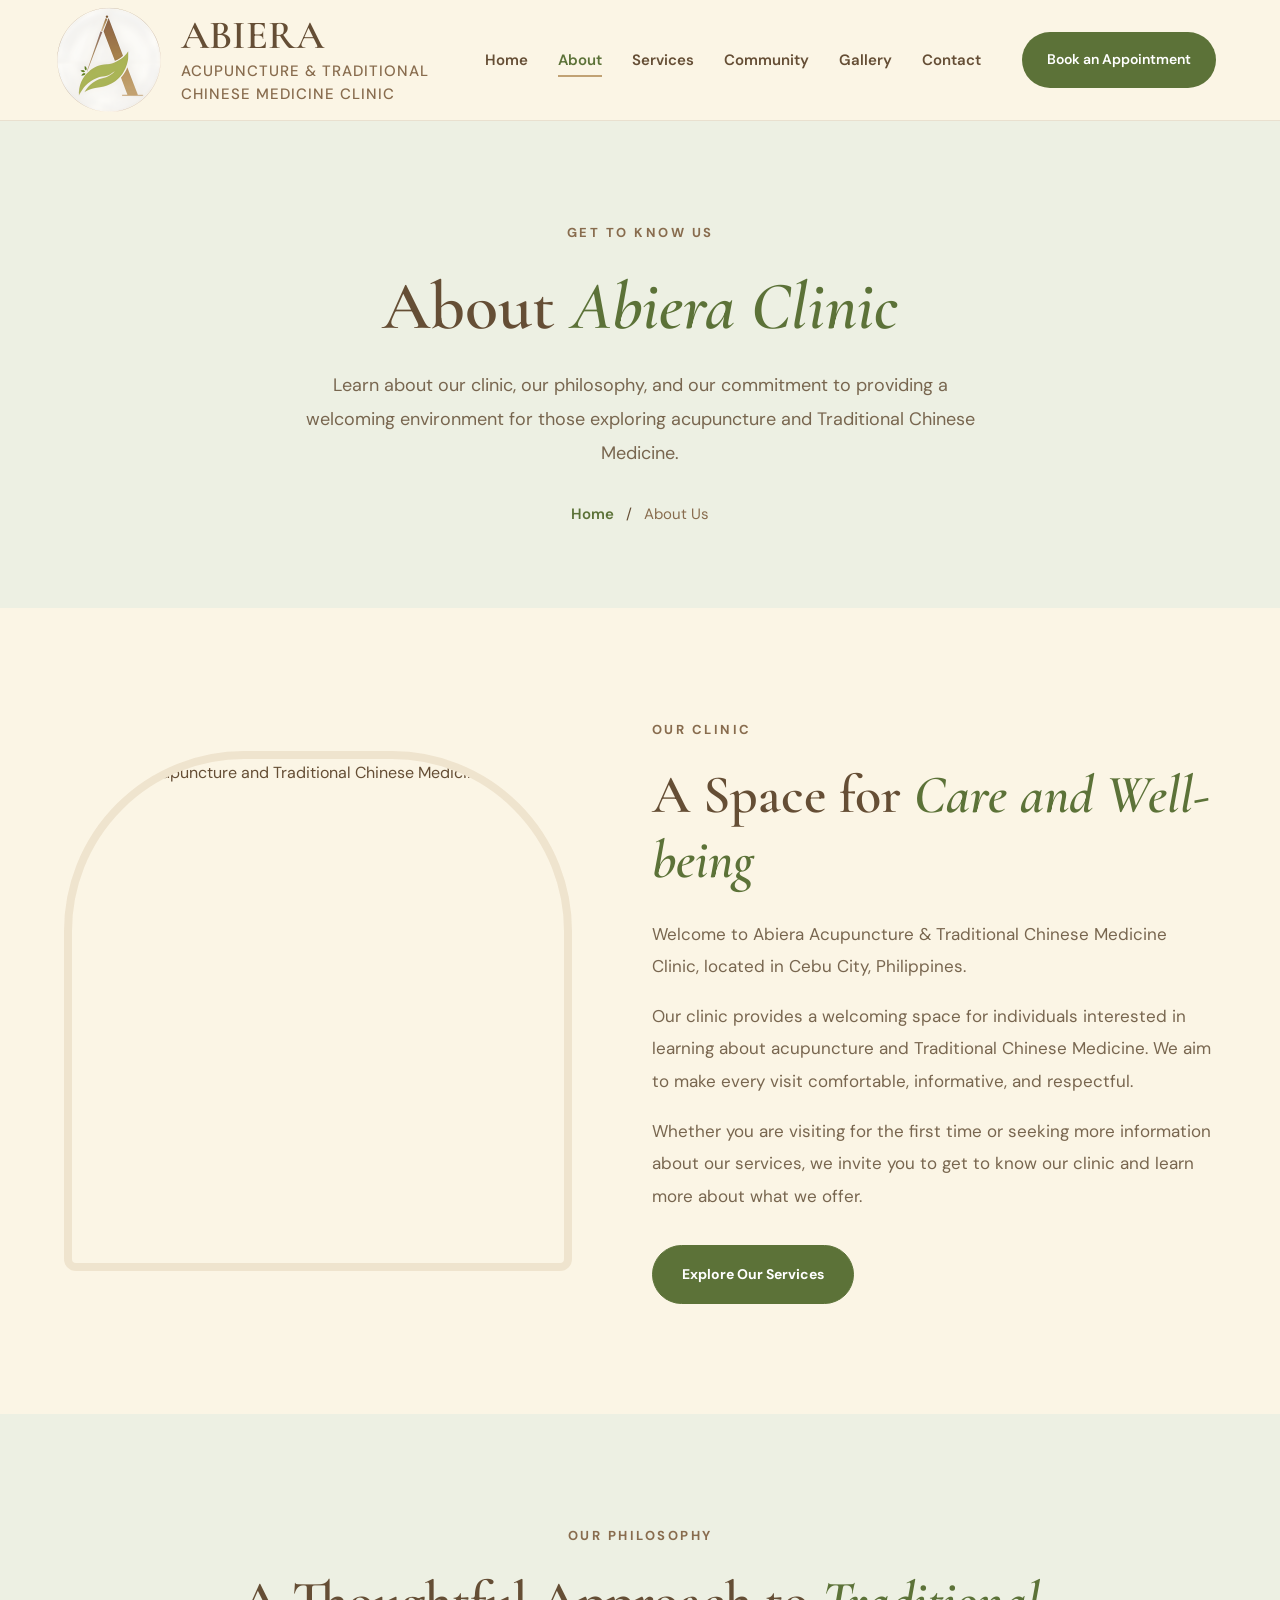
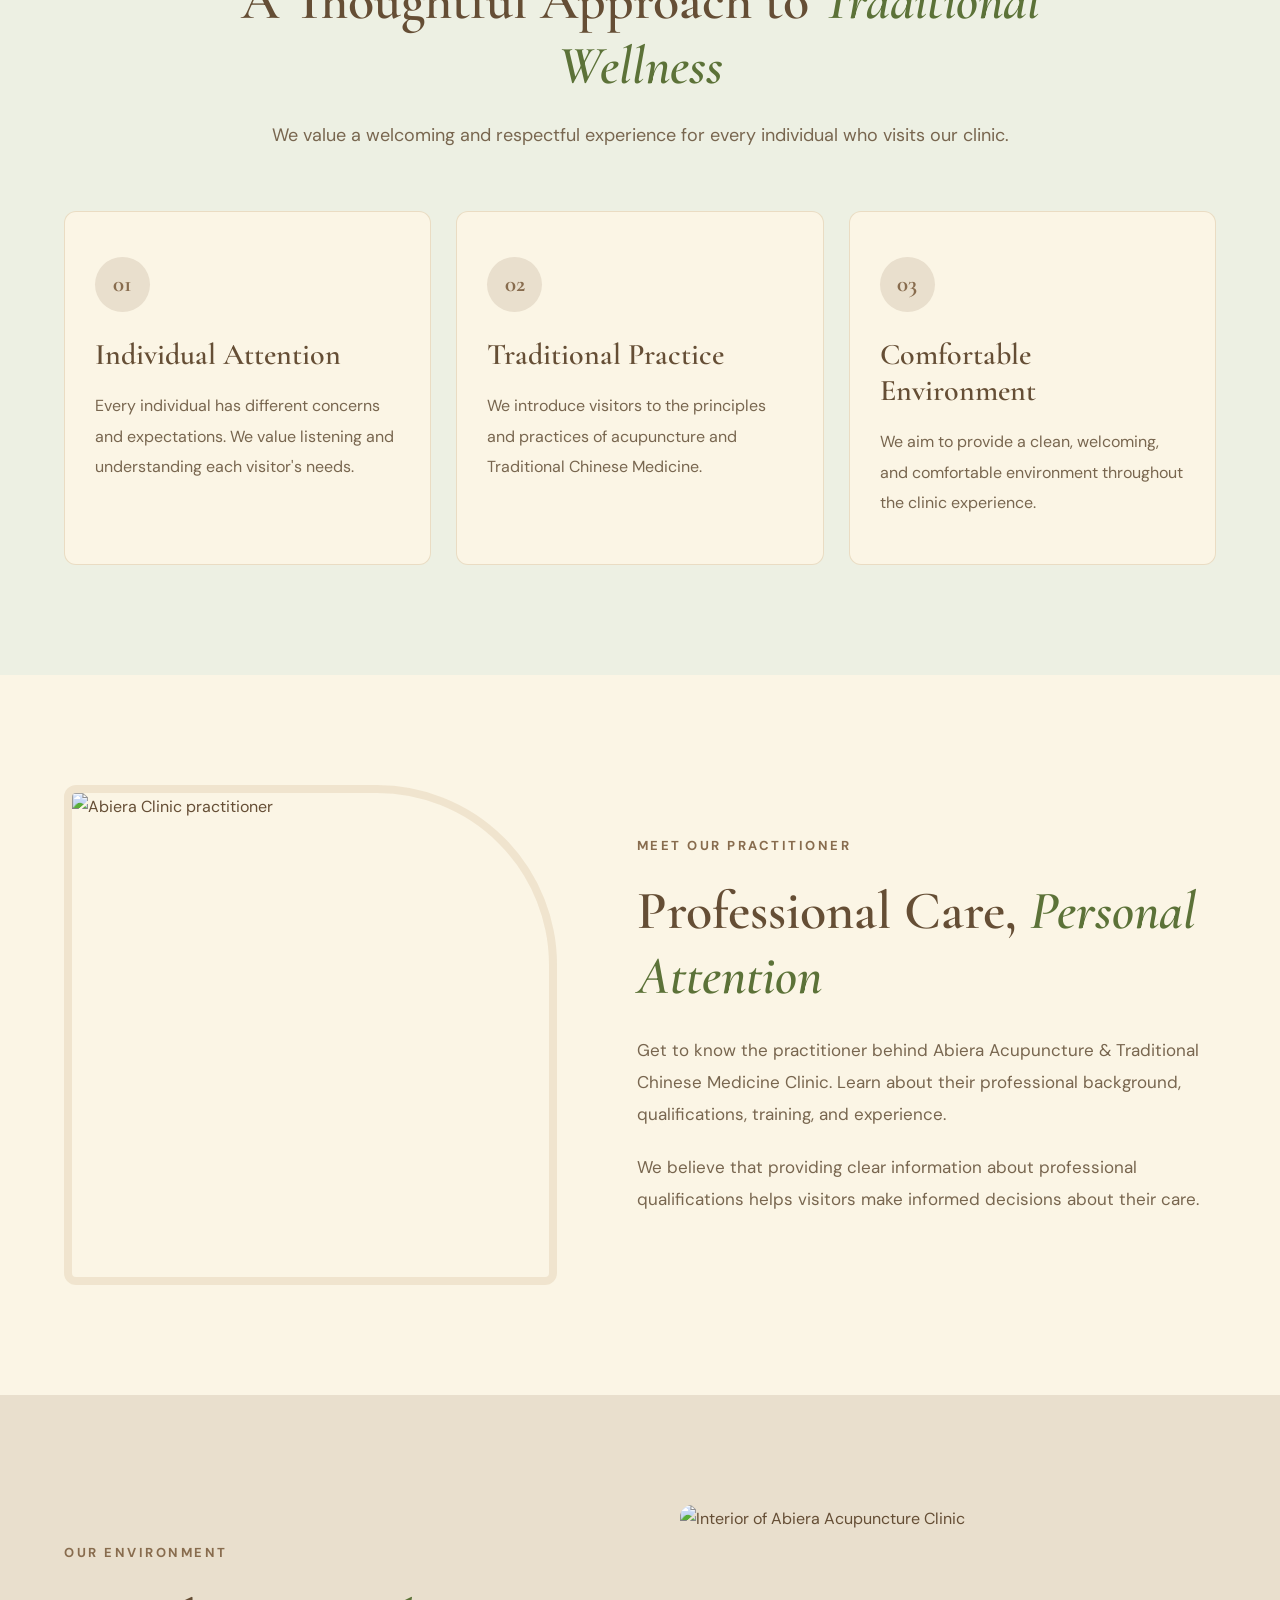
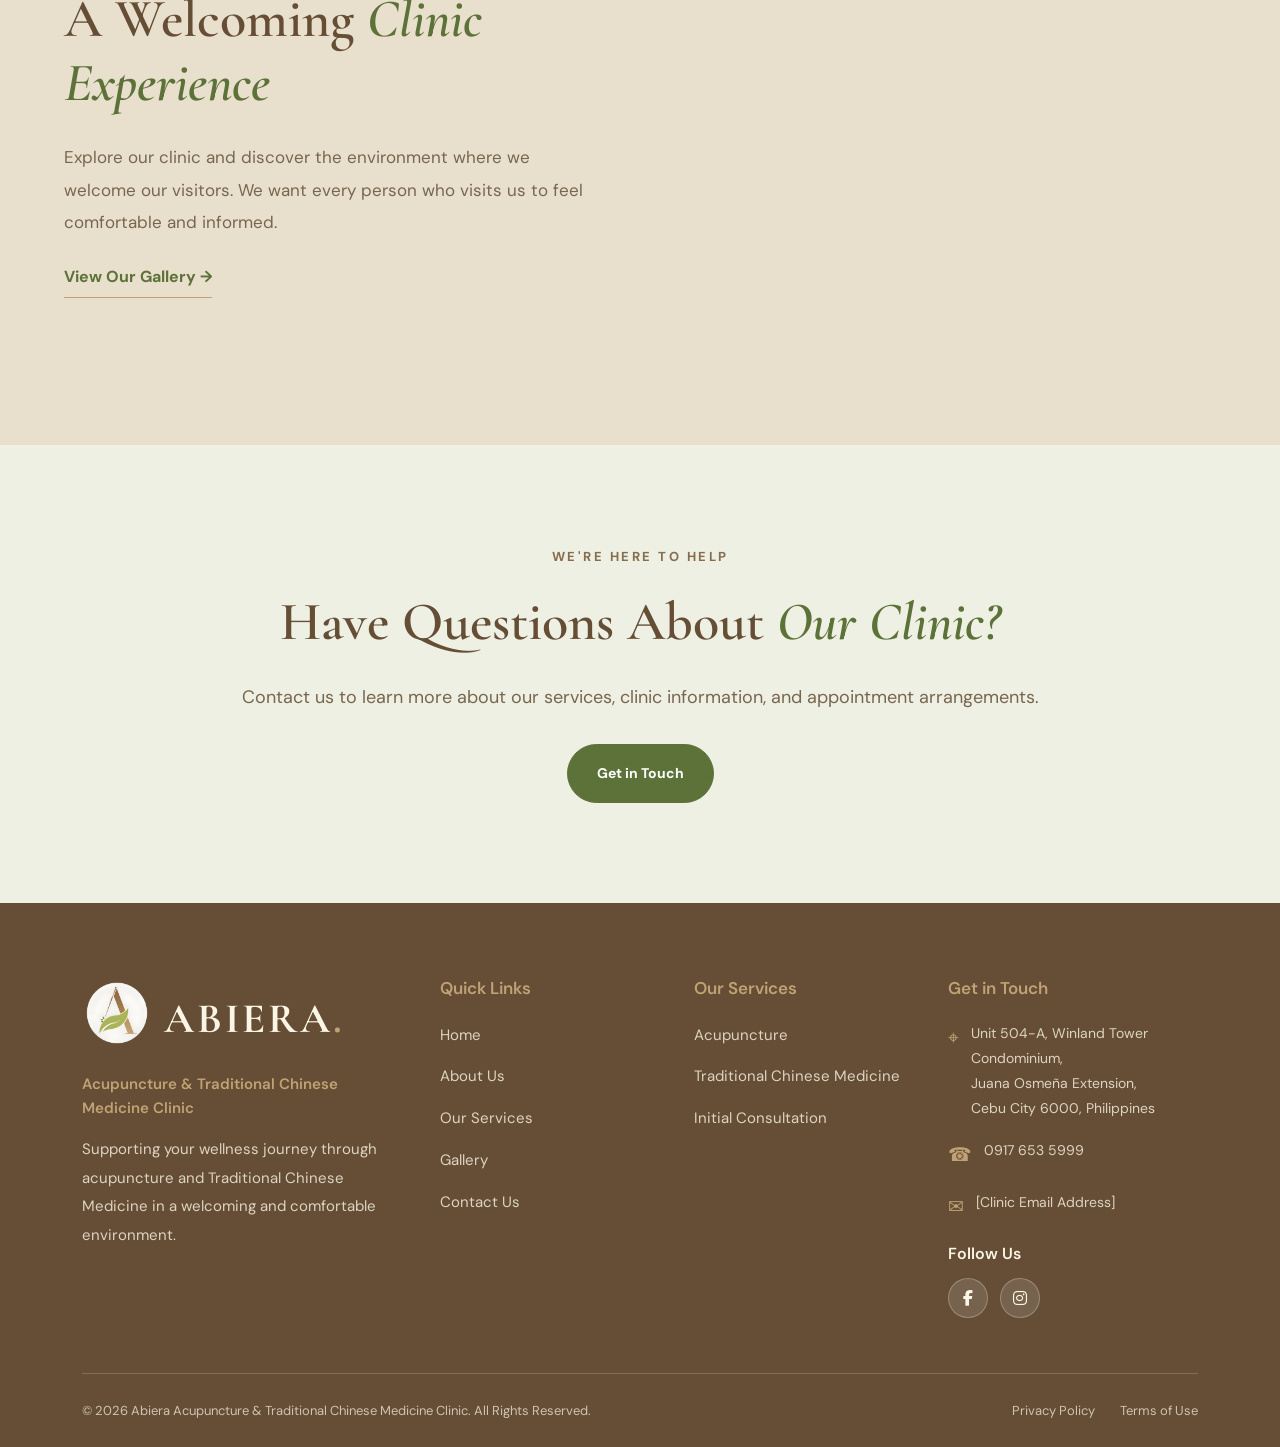
==== commit 0c129627: "Updated contents and design" ====
--- a/about.html
+++ b/about.html
@@ -72,6 +72,7 @@
                     <li><a href="index.html">Home</a></li>
                     <li><a href="about.html" class="active">About</a></li>
                     <li><a href="services.html">Services</a></li>
+                    <li><a href="community.html">Community</a></li>
                     <li><a href="gallery.html">Gallery</a></li>
                     <li><a href="contact.html">Contact</a></li>
                 </ul>
--- a/css/style.css
+++ b/css/style.css
@@ -1397,6 +1397,7 @@
 .gallery-banner {
     text-align: center;
     padding: 100px 20px 85px;
+    background: var(--light-sage)
 }
 
 .gallery-banner .container {
@@ -1409,7 +1410,7 @@
 /* GALLERY SECTION */
 
 .gallery-section {
-    background: var(--light-sage);
+    background: var(--white);
     padding: 85px 20px 90px;
 }
 
@@ -1649,6 +1650,7 @@
 .contact-banner {
     text-align: center;
     padding: 100px 20px 85px;
+    background: var(--light-sage)
 }
 
 .contact-banner .container {
@@ -1934,7 +1936,7 @@
 
 .contact-map-section {
     padding: 85px 20px;
-    background: var(--light-sage);
+    background: var(--white);
 }
 
 .map-heading {
@@ -2109,4 +2111,814 @@
 
 .menu-toggle.active span:nth-child(3) {
     transform: translateY(-8px) rotate(-45deg);
-}+}
+
+
+/* =========================================
+   PATIENT TESTIMONIALS SECTION
+========================================= */
+
+.testimonials-section {
+    padding: 100px 0;
+    background: var(--cream);
+}
+
+/* SECTION HEADER */
+
+.testimonials-header {
+    max-width: 750px;
+    margin: 0 auto 55px;
+    text-align: center;
+}
+
+.testimonials-header .eyebrow {
+    color: var(--olive);
+    font-size: 13px;
+    font-weight: 700;
+    letter-spacing: 2px;
+    margin-bottom: 15px;
+}
+
+.testimonials-header h2 {
+    font-family: "Cormorant Garamond", serif;
+    font-size: 46px;
+    font-weight: 600;
+    color: var(--bronze);
+    line-height: 1.2;
+    margin-bottom: 18px;
+}
+
+.testimonials-header h2 span {
+    color: var(--gold);
+}
+
+.testimonials-header > p:last-child {
+    color: #6f6a60;
+    font-size: 16px;
+    line-height: 1.8;
+}
+
+
+/* TESTIMONIAL CARDS */
+
+.testimonials-container {
+    display: grid;
+    grid-template-columns: repeat(3, 1fr);
+    gap: 28px;
+}
+
+.testimonial-card {
+    position: relative;
+    background: var(--white);
+    padding: 35px 30px;
+    border: 1px solid var(--light-brown);
+    border-radius: 12px;
+    box-shadow: 0 8px 25px rgba(101, 78, 53, 0.06);
+    display: flex;
+    flex-direction: column;
+    min-height: 280px;
+    transition: transform 0.3s ease, box-shadow 0.3s ease;
+}
+
+.testimonial-card:hover {
+    transform: translateY(-7px);
+    box-shadow: 0 14px 32px rgba(101, 78, 53, 0.12);
+}
+
+
+/* QUOTATION ICON */
+
+.testimonial-quote {
+    color: var(--gold);
+    font-size: 28px;
+    margin-bottom: 20px;
+}
+
+
+/* REVIEW TEXT */
+
+.testimonial-card blockquote {
+    color: #625d53;
+    font-size: 15px;
+    line-height: 1.9;
+    font-style: italic;
+    margin: 0 0 30px;
+    flex-grow: 1;
+}
+
+
+/* PATIENT INFORMATION */
+
+.testimonial-author {
+    display: flex;
+    align-items: center;
+    gap: 13px;
+    padding-top: 20px;
+    border-top: 1px solid var(--light-sage);
+}
+
+.testimonial-avatar {
+    width: 45px;
+    height: 45px;
+    min-width: 45px;
+    border-radius: 50%;
+    background: var(--light-sage);
+    color: var(--olive);
+    display: flex;
+    justify-content: center;
+    align-items: center;
+    font-size: 18px;
+}
+
+.testimonial-author h3 {
+    font-family: "DM Sans", sans-serif;
+    color: var(--bronze);
+    font-size: 14px;
+    font-weight: 700;
+    margin-bottom: 4px;
+}
+
+.testimonial-author p {
+    color: #898276;
+    font-size: 12px;
+    margin: 0;
+}
+
+
+/* TESTIMONIAL FOOTER */
+
+.testimonials-footer {
+    text-align: center;
+    margin-top: 45px;
+}
+
+.testimonials-footer .text-link {
+    color: var(--olive);
+    font-weight: 600;
+    text-decoration: none;
+    transition: color 0.3s ease;
+}
+
+.testimonials-footer .text-link:hover {
+    color: var(--bronze);
+}
+
+
+/* RESPONSIVE DESIGN */
+
+@media (max-width: 992px) {
+
+    .testimonials-container {
+        grid-template-columns: repeat(2, 1fr);
+        gap: 20px;
+    }
+
+    .testimonials-header h2 {
+        font-size: 40px;
+    }
+
+}
+
+@media (max-width: 600px) {
+
+    .testimonials-section {
+        padding: 70px 0;
+    }
+
+    .testimonials-header {
+        margin-bottom: 35px;
+    }
+
+    .testimonials-header h2 {
+        font-size: 34px;
+    }
+
+    .testimonials-header > p:last-child {
+        font-size: 14px;
+    }
+
+    .testimonials-container {
+        grid-template-columns: 1fr;
+        gap: 18px;
+    }
+
+    .testimonial-card {
+        padding: 28px 24px;
+        min-height: auto;
+    }
+
+    .testimonials-footer {
+        margin-top: 30px;
+    }
+
+}
+
+
+/* =========================================
+   COMMUNITY OUTREACH PAGE
+========================================= */
+
+/* COMMUNITY HERO */
+
+.community-hero {
+    padding: 120px 0;
+    background: var(--light-sage);
+    background-size: cover;
+    background-position: center;
+    text-align: center;
+}
+
+.community-hero .container {
+    max-width: 850px;
+}
+
+.community-hero .eyebrow {
+    color: var(--olive);
+    font-size: 13px;
+    font-weight: 700;
+    letter-spacing: 2px;
+    margin-bottom: 20px;
+}
+
+.community-hero h1 {
+    font-family: "Cormorant Garamond", serif;
+    font-size: 58px;
+    font-weight: 600;
+    line-height: 1.15;
+    color: var(--bronze);
+    margin-bottom: 22px;
+}
+
+.community-hero h1 span {
+    color: var(--gold);
+}
+
+.community-hero p:last-child {
+    color: #6f6a60;
+    font-size: 17px;
+    line-height: 1.8;
+}
+
+
+/* COMMUNITY INTRODUCTION */
+
+.community-intro {
+    padding: 90px 0;
+    text-align: center;
+    background: var(--white);
+}
+
+.community-intro .container {
+    max-width: 850px;
+}
+
+.community-intro .eyebrow {
+    color: var(--olive);
+    font-size: 13px;
+    font-weight: 700;
+    letter-spacing: 2px;
+    margin-bottom: 15px;
+}
+
+.community-intro h2 {
+    font-family: "Cormorant Garamond", serif;
+    font-size: 46px;
+    font-weight: 600;
+    color: var(--bronze);
+    margin-bottom: 20px;
+}
+
+.community-intro h2 span {
+    color: var(--gold);
+}
+
+.community-intro p:last-child {
+    color: #6f6a60;
+    font-size: 16px;
+    line-height: 1.9;
+}
+
+
+/* MEDICAL MISSIONS SECTION */
+
+.medical-missions {
+    padding: 100px 0;
+    background: var(--cream);
+}
+
+.medical-missions > .container > .eyebrow {
+    text-align: center;
+    color: var(--olive);
+    font-size: 13px;
+    font-weight: 700;
+    letter-spacing: 2px;
+    margin-bottom: 15px;
+}
+
+.medical-missions h2 {
+    font-family: "Cormorant Garamond", serif;
+    font-size: 46px;
+    font-weight: 600;
+    color: var(--bronze);
+    text-align: center;
+    margin-bottom: 15px;
+}
+
+.section-description {
+    max-width: 700px;
+    margin: 0 auto 50px;
+    text-align: center;
+    color: #6f6a60;
+    font-size: 16px;
+    line-height: 1.8;
+}
+
+
+/* COMMUNITY GRID */
+
+.community-grid {
+    display: grid;
+    grid-template-columns: repeat(3, 1fr);
+    gap: 28px;
+}
+
+.community-card {
+    background: var(--white);
+    border-radius: 12px;
+    overflow: hidden;
+    border: 1px solid var(--light-brown);
+    box-shadow: 0 8px 25px rgba(101, 78, 53, 0.06);
+    transition: transform 0.3s ease, box-shadow 0.3s ease;
+}
+
+.community-card:hover {
+    transform: translateY(-7px);
+    box-shadow: 0 14px 32px rgba(101, 78, 53, 0.12);
+}
+
+
+/* COMMUNITY IMAGES */
+
+.community-image {
+    width: 100%;
+    height: 250px;
+    overflow: hidden;
+    background: var(--light-sage);
+}
+
+.community-image img {
+    width: 100%;
+    height: 100%;
+    object-fit: cover;
+    display: block;
+    transition: transform 0.5s ease;
+}
+
+.community-card:hover .community-image img {
+    transform: scale(1.06);
+}
+
+
+/* COMMUNITY CARD CONTENT */
+
+.community-content {
+    padding: 28px;
+}
+
+.community-content span {
+    display: inline-block;
+    color: var(--olive);
+    font-size: 11px;
+    font-weight: 700;
+    letter-spacing: 1.5px;
+    margin-bottom: 12px;
+}
+
+.community-content h3 {
+    font-family: "Cormorant Garamond", serif;
+    font-size: 25px;
+    font-weight: 600;
+    color: var(--bronze);
+    line-height: 1.3;
+    margin-bottom: 12px;
+}
+
+.community-content p {
+    color: #6f6a60;
+    font-size: 14px;
+    line-height: 1.8;
+    margin: 0;
+}
+
+
+/* COMMUNITY MESSAGE */
+
+.community-message {
+    padding: 90px 0;
+    background: var(--light-sage);
+    text-align: center;
+}
+
+.community-message .container {
+    max-width: 800px;
+}
+
+.community-message .eyebrow {
+    color: var(--olive);
+    font-size: 13px;
+    font-weight: 700;
+    letter-spacing: 2px;
+    margin-bottom: 15px;
+}
+
+.community-message h2 {
+    font-family: "Cormorant Garamond", serif;
+    font-size: 44px;
+    font-weight: 600;
+    color: var(--bronze);
+    margin-bottom: 20px;
+}
+
+.community-message p:not(.eyebrow) {
+    color: #6f6a60;
+    font-size: 16px;
+    line-height: 1.9;
+    margin-bottom: 30px;
+}
+
+
+/* COMMUNITY RESPONSIVE DESIGN */
+
+@media (max-width: 992px) {
+
+    .community-hero h1 {
+        font-size: 48px;
+    }
+
+    .community-grid {
+        grid-template-columns: repeat(2, 1fr);
+    }
+
+    .community-intro h2,
+    .medical-missions h2 {
+        font-size: 40px;
+    }
+
+}
+
+@media (max-width: 600px) {
+
+    .community-hero {
+        padding: 85px 20px;
+    }
+
+    .community-hero h1 {
+        font-size: 38px;
+    }
+
+    .community-hero p:last-child {
+        font-size: 15px;
+    }
+
+    .community-intro {
+        padding: 65px 20px;
+    }
+
+    .community-intro h2,
+    .medical-missions h2 {
+        font-size: 35px;
+    }
+
+    .community-intro p:last-child {
+        font-size: 14px;
+    }
+
+    .medical-missions {
+        padding: 70px 0;
+    }
+
+    .section-description {
+        font-size: 14px;
+        margin-bottom: 35px;
+    }
+
+    .community-grid {
+        grid-template-columns: 1fr;
+        gap: 22px;
+    }
+
+    .community-image {
+        height: 230px;
+    }
+
+    .community-content {
+        padding: 24px;
+    }
+
+    .community-message {
+        padding: 70px 20px;
+    }
+
+    .community-message h2 {
+        font-size: 35px;
+    }
+
+    .community-message p:not(.eyebrow) {
+        font-size: 14px;
+    }
+
+}
+
+
+
+/* ========================================
+   COMMUNITY EVENTS
+======================================== */
+
+.community-events {
+    padding: 100px 0;
+}
+
+.charity-works {
+    background: var(--cream);
+}
+
+.medical-missions {
+    background: var(--white);
+}
+
+.community-section-header {
+    max-width: 750px;
+    margin: 0 auto 55px;
+    text-align: center;
+}
+
+.community-section-header h2 {
+    margin: 12px 0 18px;
+    color: var(--bronze);
+    font-family: "Cormorant Garamond", serif;
+    font-size: clamp(2.3rem, 4vw, 3.2rem);
+}
+
+.community-section-header .section-description {
+    max-width: 650px;
+    margin: 0 auto;
+    color: #71695e;
+    line-height: 1.8;
+}
+
+.community-events-list {
+    display: flex;
+    flex-direction: column;
+    gap: 55px;
+}
+
+.community-event {
+    padding: 35px;
+    background: var(--white);
+    border: 1px solid rgba(136, 108, 78, 0.15);
+    border-radius: 14px;
+    box-shadow: 0 8px 25px rgba(50, 40, 25, 0.06);
+}
+
+.medical-missions .community-event {
+    background: var(--cream);
+}
+
+.community-event-header {
+    margin-bottom: 28px;
+}
+
+.event-category {
+    display: inline-block;
+    margin-bottom: 12px;
+    color: var(--olive);
+    font-size: 0.78rem;
+    font-weight: 700;
+    letter-spacing: 1.5px;
+}
+
+.community-event-header h3 {
+    margin-bottom: 15px;
+    color: var(--bronze);
+    font-family: "Cormorant Garamond", serif;
+    font-size: 2rem;
+}
+
+.event-details {
+    display: flex;
+    flex-wrap: wrap;
+    gap: 12px 25px;
+    margin-bottom: 18px;
+    color: #746b60;
+    font-size: 0.9rem;
+}
+
+.event-details span {
+    display: inline-flex;
+    align-items: center;
+    gap: 9px;
+}
+
+.event-details i {
+    color: var(--brown-gold);
+}
+
+.community-event-header > p {
+    max-width: 850px;
+    color: #71695e;
+    line-height: 1.8;
+}
+
+/* EVENT PHOTO GRID */
+
+.event-photo-grid {
+    display: grid;
+    grid-template-columns: repeat(3, minmax(0, 1fr));
+    gap: 15px;
+}
+
+.community-photo {
+    display: block;
+    width: 100%;
+    height: 250px;
+    padding: 0;
+    overflow: hidden;
+    border: none;
+    border-radius: 9px;
+    background: var(--light-sage);
+    cursor: pointer;
+}
+
+.community-photo img {
+    display: block;
+    width: 100%;
+    height: 100%;
+    object-fit: cover;
+    transition: transform 0.4s ease;
+}
+
+.community-photo:hover img {
+    transform: scale(1.06);
+}
+
+.community-photo:focus-visible {
+    outline: 3px solid var(--gold);
+    outline-offset: 4px;
+}
+
+/* COMMUNITY MESSAGE */
+
+.community-message {
+    padding: 100px 0;
+    text-align: center;
+    background: var(--light-sage);
+}
+
+/* COMMUNITY EVENTS RESPONSIVE */
+
+@media (max-width: 768px) {
+    .community-events {
+        padding: 75px 0;
+    }
+
+    .community-event {
+        padding: 25px;
+    }
+
+    .event-photo-grid {
+        grid-template-columns: repeat(2, minmax(0, 1fr));
+    }
+
+    .community-photo {
+        height: 210px;
+    }
+}
+
+@media (max-width: 500px) {
+    .community-event {
+        padding: 20px;
+    }
+
+    .event-photo-grid {
+        grid-template-columns: 1fr;
+    }
+
+    .community-photo {
+        height: 240px;
+    }
+
+    .event-details {
+        flex-direction: column;
+        gap: 10px;
+    }
+}
+
+
+/* ========================================
+   COMMUNITY PHOTO LIGHTBOX
+======================================== */
+
+.community-lightbox {
+    position: fixed;
+    width: min(90vw, 1100px);
+    max-width: none;
+    max-height: 90vh;
+    padding: 55px 65px 30px;
+    overflow: visible;
+    border: none;
+    border-radius: 12px;
+    background: #171714;
+    color: white;
+}
+
+.community-lightbox::backdrop {
+    background: rgba(0, 0, 0, 0.88);
+}
+
+.lightbox-content {
+    display: flex;
+    flex-direction: column;
+    align-items: center;
+    gap: 15px;
+}
+
+.lightbox-content img {
+    display: block;
+    max-width: 100%;
+    max-height: 72vh;
+    object-fit: contain;
+}
+
+.lightbox-caption {
+    color: white;
+    text-align: center;
+    font-size: 0.9rem;
+}
+
+.lightbox-close,
+.lightbox-prev,
+.lightbox-next {
+    position: absolute;
+    display: flex;
+    align-items: center;
+    justify-content: center;
+    width: 42px;
+    height: 42px;
+    border: none;
+    border-radius: 50%;
+    background: rgba(255, 255, 255, 0.15);
+    color: white;
+    font-size: 1.3rem;
+    cursor: pointer;
+    transition: background 0.3s ease;
+}
+
+.lightbox-close:hover,
+.lightbox-prev:hover,
+.lightbox-next:hover {
+    background: var(--brown-gold);
+}
+
+.lightbox-close {
+    top: 12px;
+    right: 12px;
+    font-size: 1.8rem;
+}
+
+.lightbox-prev {
+    top: 50%;
+    left: 12px;
+    transform: translateY(-50%);
+}
+
+.lightbox-next {
+    top: 50%;
+    right: 12px;
+    transform: translateY(-50%);
+}
+
+.lightbox-prev:disabled,
+.lightbox-next:disabled {
+    opacity: 0.35;
+    cursor: not-allowed;
+}
+
+@media (max-width: 600px) {
+    .community-lightbox {
+        width: 94vw;
+        padding: 55px 45px 25px;
+    }
+
+    .lightbox-content img {
+        max-height: 65vh;
+    }
+
+    .lightbox-prev {
+        left: 4px;
+    }
+
+    .lightbox-next {
+        right: 4px;
+    }
+}
